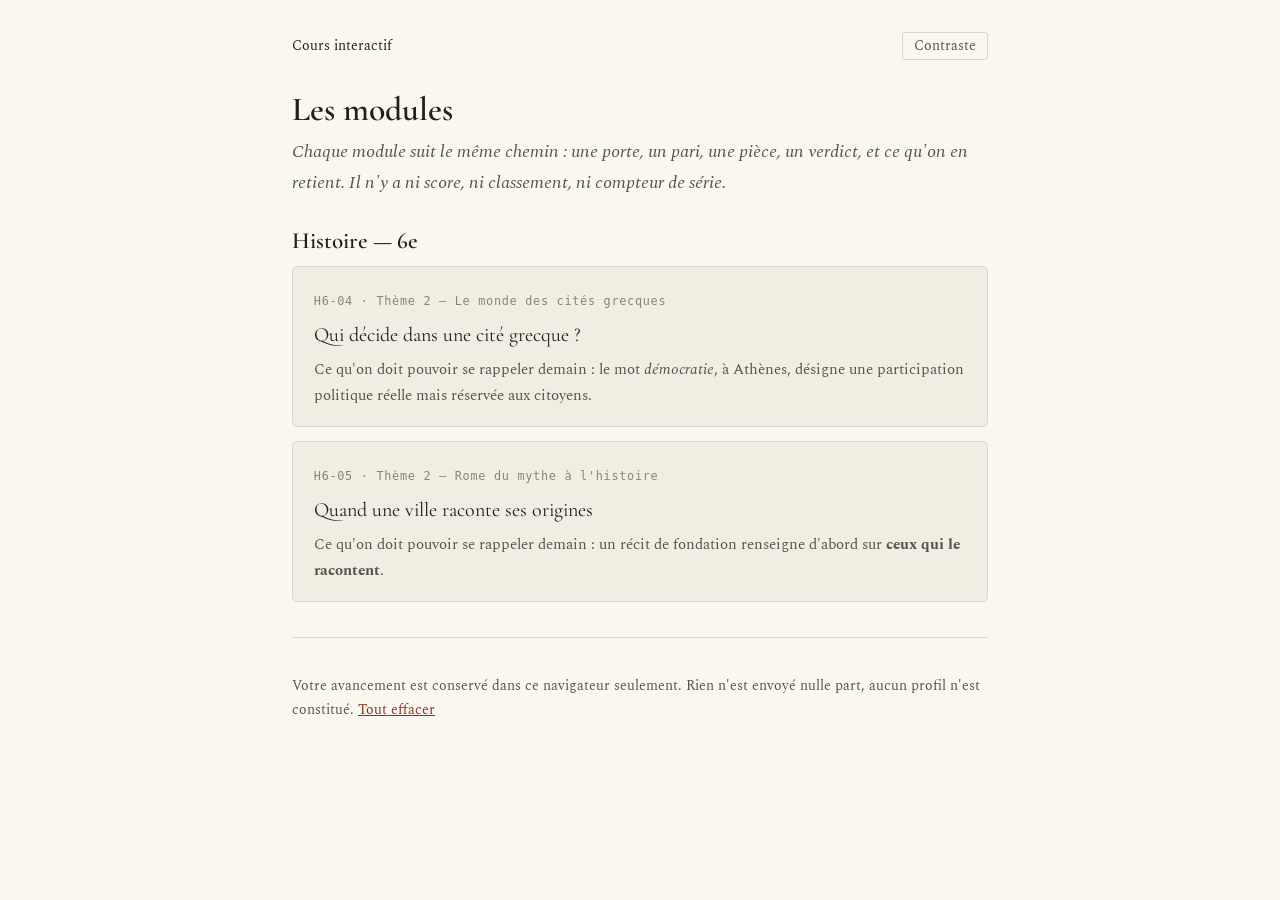
==== site/index.html @ 9f0e4eac "Le site : un hub, et un moteur qui joue un module PACTE Pas de reprise du starter Next : node et npm" ====
<!DOCTYPE html>
<html lang="fr">
<head>
<meta charset="UTF-8">
<meta name="viewport" content="width=device-width, initial-scale=1">
<title>Cours interactif — les modules</title>
<link rel="preconnect" href="https://fonts.gstatic.com" crossorigin>
<link href="https://fonts.googleapis.com/css2?family=Cormorant+Garamond:wght@500;600&family=Spectral:ital,wght@0,400;0,600;1,400&display=swap" rel="stylesheet">
<link rel="stylesheet" href="style.css">
</head>
<body>
<div class="page">

  <nav class="service">
    <span>Cours interactif</span>
    <span class="pousse"></span>
    <button type="button" id="btnTheme" aria-pressed="false">Contraste</button>
  </nav>

  <h1>Les modules</h1>
  <p class="chapeau">Chaque module suit le même chemin : une porte, un pari, une pièce,
  un verdict, et ce qu'on en retient. Il n'y a ni score, ni classement, ni compteur de série.</p>

  <div id="rappels"></div>
  <div id="liste"></div>

  <hr class="filet">
  <p class="fine">Votre avancement est conservé dans ce navigateur seulement. Rien n'est envoyé
  nulle part, aucun profil n'est constitué. <button type="button" id="btnOubli"
  style="font:inherit;background:none;border:0;color:var(--accent);cursor:pointer;padding:0;text-decoration:underline">Tout effacer</button></p>

</div>

<script type="module">
import { MODULES } from './modules.js';

/* ---------------------------------------------------------------------------
 * Le hub, et le retour des rappels différés.
 *
 * Un module promet une réactivation à J+1. Encore faut-il que quelque chose la
 * ramène : sans cela, c'est une ligne dans un tableau. Cette page vérifie, à
 * chaque visite, si un module achevé la veille attend son rappel, et le pose
 * en tête — avec l'indice seul. La réponse ne s'affiche qu'après avoir été
 * cherchée.
 *
 * Rien n'est stocké qui ressemble à un profil : une date d'achèvement, les
 * réponses écrites par l'élève, et le fait qu'un rappel a été fait.
 * ------------------------------------------------------------------------- */

const CLE = 'ci_progres';
const HEURES_AVANT_RAPPEL = 20;   // « demain », sans exiger 24 h pile

function progres(){ try { return JSON.parse(localStorage.getItem(CLE) || '{}'); } catch (e) { return {}; } }
function ecrire(p){ try { localStorage.setItem(CLE, JSON.stringify(p)); } catch (e) {} }
function esc(s){ return String(s == null ? '' : s).replace(/[&<>"]/g, c => ({'&':'&amp;','<':'&lt;','>':'&gt;','"':'&quot;'}[c])); }
function heuresDepuis(iso){ return (Date.now() - new Date(iso).getTime()) / 3600000; }

/* --- Rappels dus --------------------------------------------------------- */

function rappelsDus(){
  const p = progres();
  return MODULES
    .filter(m => {
      const e = p[m.id];
      if (!e || !e.fait || e.rappelJ1) return false;
      return heuresDepuis(e.fait) >= HEURES_AVANT_RAPPEL;
    })
    .map(m => ({ module: m, indice: (m.rappels.find(r => r.quand === 'J+1') || {}).indice }))
    .filter(r => r.indice);
}

function afficheRappels(){
  const zone = document.getElementById('rappels');
  const dus = rappelsDus();
  zone.innerHTML = '';
  if (!dus.length) return;

  dus.forEach(({ module, indice }) => {
    const bloc = document.createElement('div');
    bloc.className = 'avis';
    bloc.innerHTML = `
      <h2>Un rappel vous attend</h2>
      <p class="fine">${esc(module.id)} — ${esc(module.titre)}. Répondez de mémoire :
      c'est l'effort de retrouver qui fait tenir, pas la relecture.</p>
      <p class="scene" style="margin-top:.8rem"><strong>${esc(indice)}</strong></p>
      <div class="question" style="border:0;padding:0;margin-top:.6rem">
        <textarea aria-label="Votre réponse au rappel"></textarea>
        <button class="bouton" type="button">J'ai répondu</button>
        <button class="bouton discret" type="button" data-plus-tard>Plus tard</button>
      </div>`;

    const [valider, plusTard] = bloc.querySelectorAll('button');
    const texte = bloc.querySelector('textarea');

    valider.addEventListener('click', () => {
      if (!texte.value.trim()) { texte.focus(); return; }
      const p = progres();
      p[module.id] = Object.assign({}, p[module.id], {
        rappelJ1: new Date().toISOString(),
        rappelJ1Reponse: texte.value.trim().slice(0, 600)
      });
      ecrire(p);
      bloc.innerHTML = `<h2>Rappel fait</h2>
        <p class="fine">Votre réponse est gardée dans ce navigateur. La prochaine
        réactivation viendra dans un autre module, sur une autre matière — c'est
        là qu'on verra si l'outil sert vraiment.</p>`;
      setTimeout(dessine, 1600);
    });

    plusTard.addEventListener('click', () => { bloc.remove(); });
    zone.appendChild(bloc);
  });
}

/* --- Liste des modules ---------------------------------------------------- */

function dessine(){
  afficheRappels();
  const p = progres();
  const liste = document.getElementById('liste');
  liste.innerHTML = '';

  const parNiveau = {};
  MODULES.forEach(m => { (parNiveau[m.niveau] = parNiveau[m.niveau] || []).push(m); });

  Object.keys(parNiveau).sort().forEach(niveau => {
    liste.appendChild(Object.assign(document.createElement('h2'),
      { textContent: 'Histoire — ' + niveau, style: 'margin-top:1.8rem' }));

    parNiveau[niveau].forEach(m => {
      const e = p[m.id] || {};
      let etat = '';
      if (e.fait) etat = 'Achevé' + (e.rappelJ1 ? ' · rappel fait' : '');
      else if (e.anticipation) etat = 'Commencé';

      const a = document.createElement('a');
      a.className = 'carte';
      a.href = 'module.html?m=' + encodeURIComponent(m.id);
      a.innerHTML = `
        <span class="code">${esc(m.id)} · ${esc(m.theme)}</span>
        <div class="titre-c">${esc(m.titre)}</div>
        <div class="cible">Ce qu'on doit pouvoir se rappeler demain : ${m.cible.enonce}.</div>
        ${etat ? `<div class="etat">${esc(etat)}</div>` : ''}`;
      liste.appendChild(a);
    });
  });
}

document.getElementById('btnOubli').addEventListener('click', () => {
  if (!confirm("Effacer votre avancement dans ce navigateur ? Cette action ne peut pas être annulée.")) return;
  try { localStorage.removeItem(CLE); } catch (e) {}
  dessine();
});

dessine();

/* --- Contraste ------------------------------------------------------------ */
const btnTheme = document.getElementById('btnTheme');
function appliqueTheme(){
  const t = localStorage.getItem('ci_theme');
  if (t) document.documentElement.setAttribute('data-theme', t);
  btnTheme.setAttribute('aria-pressed', String(t === 'sombre'));
}
btnTheme.addEventListener('click', () => {
  const actuel = document.documentElement.getAttribute('data-theme');
  const neuf = actuel === 'sombre' ? 'clair' : 'sombre';
  try { localStorage.setItem('ci_theme', neuf); } catch (e) {}
  appliqueTheme();
});
try { appliqueTheme(); } catch (e) {}
</script>
</body>
</html>
---- site/style.css ----
/* Cours interactif — feuille commune.
 *
 * Registre visuel : un lieu d'étude, pas un lieu de vie scolaire. Là où le
 * Portail Vie Scolaire est une veillée — parchemin sombre et or — celui-ci est
 * une table de travail : papier, encre, marges larges, une seule couleur
 * d'accent réservée aux statuts probatoires.
 *
 * Accessibilité (AGENTS.md) : contraste tenu dans les deux thèmes, aucune
 * animation décorative continue, aucune lecture automatique, aucune minuterie.
 */

:root {
  --papier:      #faf7f0;
  --papier-2:    #f2ede2;
  --encre:       #22201c;
  --encre-2:     #57534a;
  --encre-3:     #8a8378;
  --filet:       #ded6c6;
  --accent:      #8c2f24;   /* réservé aux statuts et aux pièces */
  --accent-doux: #f3e4e1;
  --appui:       #2f4858;   /* outils et objets-mémoire */
  --appui-doux:  #e4ecf1;
  --ok:          #3f6b46;
  --serif:       'Spectral', Georgia, 'Times New Roman', serif;
  --titre:       'Cormorant Garamond', Georgia, serif;
  --mono:        ui-monospace, 'Cascadia Mono', Consolas, monospace;
}

@media (prefers-color-scheme: dark) {
  :root:not([data-theme="clair"]) {
    --papier: #17161a;  --papier-2: #1f1e23; --encre: #ece7dd;
    --encre-2: #b3aca0; --encre-3: #7e786e; --filet: #33313a;
    --accent: #e0897c;  --accent-doux: #2e211f;
    --appui: #9dc0d6;   --appui-doux: #1c2730;
    --ok: #86bb8e;
  }
}
:root[data-theme="sombre"] {
  --papier: #17161a;  --papier-2: #1f1e23; --encre: #ece7dd;
  --encre-2: #b3aca0; --encre-3: #7e786e; --filet: #33313a;
  --accent: #e0897c;  --accent-doux: #2e211f;
  --appui: #9dc0d6;   --appui-doux: #1c2730;
  --ok: #86bb8e;
}

* { box-sizing: border-box; margin: 0; padding: 0; }

body {
  background: var(--papier);
  color: var(--encre);
  font-family: var(--serif);
  font-size: 18px;
  line-height: 1.72;
  -webkit-text-size-adjust: 100%;
}

.page { max-width: 46rem; margin: 0 auto; padding: 2rem 1.25rem 6rem; }

h1, h2, h3 { font-family: var(--titre); font-weight: 600; line-height: 1.25; }
h1 { font-size: 2.1rem; margin-bottom: .35rem; }
h2 { font-size: 1.45rem; margin: 0 0 .6rem; }
h3 { font-size: 1.1rem; margin: 1.4rem 0 .5rem; }
p  { margin-bottom: .9rem; }
a  { color: var(--accent); text-underline-offset: .18em; }

.chapeau { color: var(--encre-2); font-style: italic; margin-bottom: 1.6rem; }
.fine    { font-size: .88rem; color: var(--encre-2); }
.filet   { border: 0; border-top: 1px solid var(--filet); margin: 2.2rem 0; }

/* --- Étapes du PACTE ---------------------------------------------------- */
.etape { margin-bottom: 2.4rem; }
.etape[hidden] { display: none; }

.jalon {
  display: flex; align-items: baseline; gap: .7rem;
  border-bottom: 1px solid var(--filet); padding-bottom: .5rem; margin-bottom: 1.1rem;
}
.jalon .lettre {
  font-family: var(--titre); font-size: 1.9rem; color: var(--accent); line-height: 1;
}
.jalon .nom {
  font-family: var(--titre); font-size: 1.25rem; letter-spacing: .04em;
}
.jalon .duree { margin-left: auto; font-size: .8rem; color: var(--encre-3); }

/* --- Scène, cartel ------------------------------------------------------ */
.scene { font-size: 1.05rem; }
.scene em { color: var(--encre-2); }

.cartel {
  background: var(--papier-2); border: 1px solid var(--filet);
  border-left: 3px solid var(--encre-3);
  padding: 1.1rem 1.3rem; margin: 1.2rem 0;
  font-family: var(--titre); font-size: 1.3rem; text-align: center;
}

.mission {
  background: var(--appui-doux); border: 1px solid var(--filet);
  border-radius: 4px; padding: 1rem 1.2rem; margin: 1.2rem 0;
}
.mission strong { color: var(--appui); }

/* --- Étiquette d'image et statut probatoire ----------------------------- */
.etiquette, .statut {
  display: inline-block; font-family: var(--mono); font-size: .7rem;
  letter-spacing: .09em; text-transform: uppercase;
  padding: .18rem .55rem; border-radius: 3px; vertical-align: .12em;
}
.etiquette { background: var(--papier-2); color: var(--encre-3); border: 1px solid var(--filet); }
.statut    { background: var(--accent-doux); color: var(--accent); border: 1px solid currentColor; }

/* --- La pièce ----------------------------------------------------------- */
.piece {
  border: 1px solid var(--accent); border-radius: 4px;
  background: var(--papier-2); padding: 1.2rem 1.3rem; margin: 1.2rem 0;
}
.piece dl { display: grid; grid-template-columns: max-content 1fr; gap: .3rem .9rem; margin-bottom: .8rem; }
.piece dt { font-size: .82rem; color: var(--encre-3); text-transform: uppercase; letter-spacing: .05em; }
.piece dd { font-size: .96rem; }

/* Le statut reste visible pendant qu'on lit la pièce : il ne descend jamais
   en note de bas de page. */
.piece .bandeau-statut {
  position: sticky; top: 0; background: var(--papier-2);
  padding: .4rem 0 .6rem; border-bottom: 1px solid var(--filet); margin-bottom: .8rem;
}

/* --- Outil / objet-mémoire ---------------------------------------------- */
.outil {
  border-left: 3px solid var(--appui); background: var(--appui-doux);
  padding: 1rem 1.2rem; margin: 1.3rem 0; border-radius: 0 4px 4px 0;
}
.outil .nom {
  font-family: var(--titre); font-size: 1.15rem; color: var(--appui); margin-bottom: .35rem;
}

/* --- Anticipation : le choix engage ------------------------------------- */
.choix { display: flex; flex-direction: column; gap: .6rem; margin: 1rem 0; }
.choix button {
  font-family: var(--serif); font-size: 1rem; text-align: left;
  background: var(--papier-2); color: var(--encre);
  border: 1px solid var(--filet); border-radius: 4px;
  padding: .85rem 1.1rem; cursor: pointer;
}
.choix button:hover  { border-color: var(--appui); }
.choix button:focus-visible { outline: 3px solid var(--appui); outline-offset: 2px; }
.choix button[aria-pressed="true"] { border-color: var(--appui); background: var(--appui-doux); }
.choix button[disabled] { cursor: default; opacity: .55; }
.choix button[aria-pressed="true"][disabled] { opacity: 1; }

.rappel-de-soi {
  background: var(--appui-doux); border: 1px dashed var(--appui);
  border-radius: 4px; padding: .9rem 1.1rem; margin: 1.1rem 0; font-size: .96rem;
}

/* --- Verdict ------------------------------------------------------------ */
.verdict { border: 1px solid var(--filet); border-radius: 4px; margin: 1.2rem 0; overflow: hidden; }
.verdict > div { padding: 1rem 1.2rem; }
.verdict .etablit      { background: var(--papier-2); border-bottom: 1px solid var(--filet); }
.verdict .netablit-pas { background: transparent; }
.verdict .titre-v {
  font-family: var(--mono); font-size: .72rem; letter-spacing: .1em;
  text-transform: uppercase; color: var(--encre-3); margin-bottom: .45rem;
}

.residu { border: 1px solid var(--appui); border-radius: 4px; padding: 1rem 1.2rem; margin: 1.2rem 0; }
.residu .categorie {
  font-family: var(--mono); font-size: .7rem; letter-spacing: .09em; text-transform: uppercase;
  color: var(--appui); border: 1px solid var(--appui); border-radius: 3px;
  padding: .15rem .5rem; display: inline-block; margin-bottom: .55rem;
}

.garde { border-left: 3px solid var(--accent); padding: .3rem 0 .3rem 1rem; margin: 1.2rem 0; color: var(--encre-2); }

/* --- Extraction --------------------------------------------------------- */
.question { border-top: 1px solid var(--filet); padding-top: 1.1rem; margin-top: 1.1rem; }
.question .enonce { font-size: 1.05rem; margin-bottom: .7rem; }
.question textarea {
  width: 100%; min-height: 5.5rem; font-family: var(--serif); font-size: 1rem;
  line-height: 1.6; color: var(--encre); background: var(--papier-2);
  border: 1px solid var(--filet); border-radius: 4px; padding: .8rem .95rem; resize: vertical;
}
.question textarea:focus-visible { outline: 3px solid var(--appui); outline-offset: 1px; }
.attendu {
  background: var(--papier-2); border: 1px solid var(--filet); border-left: 3px solid var(--ok);
  border-radius: 0 4px 4px 0; padding: .9rem 1.1rem; margin-top: .8rem; font-size: .96rem;
}
.attendu .titre-a { font-family: var(--mono); font-size: .7rem; letter-spacing: .09em;
  text-transform: uppercase; color: var(--ok); margin-bottom: .4rem; }

/* --- Boutons ------------------------------------------------------------ */
.bouton {
  font-family: var(--titre); font-size: 1rem; letter-spacing: .03em;
  background: var(--encre); color: var(--papier);
  border: 1px solid var(--encre); border-radius: 4px;
  padding: .6rem 1.5rem; cursor: pointer; margin-top: .6rem;
}
.bouton:hover { opacity: .88; }
.bouton:focus-visible { outline: 3px solid var(--appui); outline-offset: 2px; }
.bouton[disabled] { opacity: .35; cursor: not-allowed; }
.bouton.discret { background: transparent; color: var(--encre-2); border-color: var(--filet); }

/* --- Tableaux ----------------------------------------------------------- */
table { width: 100%; border-collapse: collapse; margin: 1.1rem 0; font-size: .95rem; }
th, td { text-align: left; padding: .55rem .7rem; border-bottom: 1px solid var(--filet); vertical-align: top; }
th { font-family: var(--mono); font-size: .72rem; letter-spacing: .07em;
     text-transform: uppercase; color: var(--encre-3); }
.tableau-large { overflow-x: auto; }

/* --- Hub ---------------------------------------------------------------- */
.carte {
  display: block; border: 1px solid var(--filet); border-radius: 5px;
  background: var(--papier-2); padding: 1.1rem 1.3rem; margin-bottom: .9rem;
  text-decoration: none; color: inherit;
}
.carte:hover { border-color: var(--appui); }
.carte .code { font-family: var(--mono); font-size: .74rem; color: var(--encre-3); letter-spacing: .06em; }
.carte .titre-c { font-family: var(--titre); font-size: 1.25rem; margin: .15rem 0 .3rem; }
.carte .cible { font-size: .93rem; color: var(--encre-2); }
.carte .etat { font-size: .8rem; color: var(--ok); margin-top: .5rem; }

.avis {
  border: 1px solid var(--appui); background: var(--appui-doux);
  border-radius: 5px; padding: 1.1rem 1.3rem; margin-bottom: 1.6rem;
}
.avis h2 { font-size: 1.15rem; color: var(--appui); }

/* --- Barre de service ---------------------------------------------------- */
.service { display: flex; gap: .8rem; align-items: center; flex-wrap: wrap;
           margin-bottom: 1.8rem; font-size: .85rem; }
.service a { color: var(--encre-2); text-decoration: none; border-bottom: 1px solid var(--filet); }
.service a:hover { color: var(--accent); }
.service button {
  font-family: var(--serif); font-size: .85rem; background: none; color: var(--encre-2);
  border: 1px solid var(--filet); border-radius: 3px; padding: .2rem .7rem; cursor: pointer;
}
.service .pousse { margin-left: auto; }

@media (max-width: 640px) {
  body { font-size: 17px; }
  .page { padding: 1.2rem 1rem 5rem; }
  h1 { font-size: 1.7rem; }
  .piece dl { grid-template-columns: 1fr; gap: .1rem; }
  .piece dt { margin-top: .5rem; }
}

@media print {
  .service, .choix button, .bouton { display: none; }
  .etape[hidden] { display: block !important; }
}
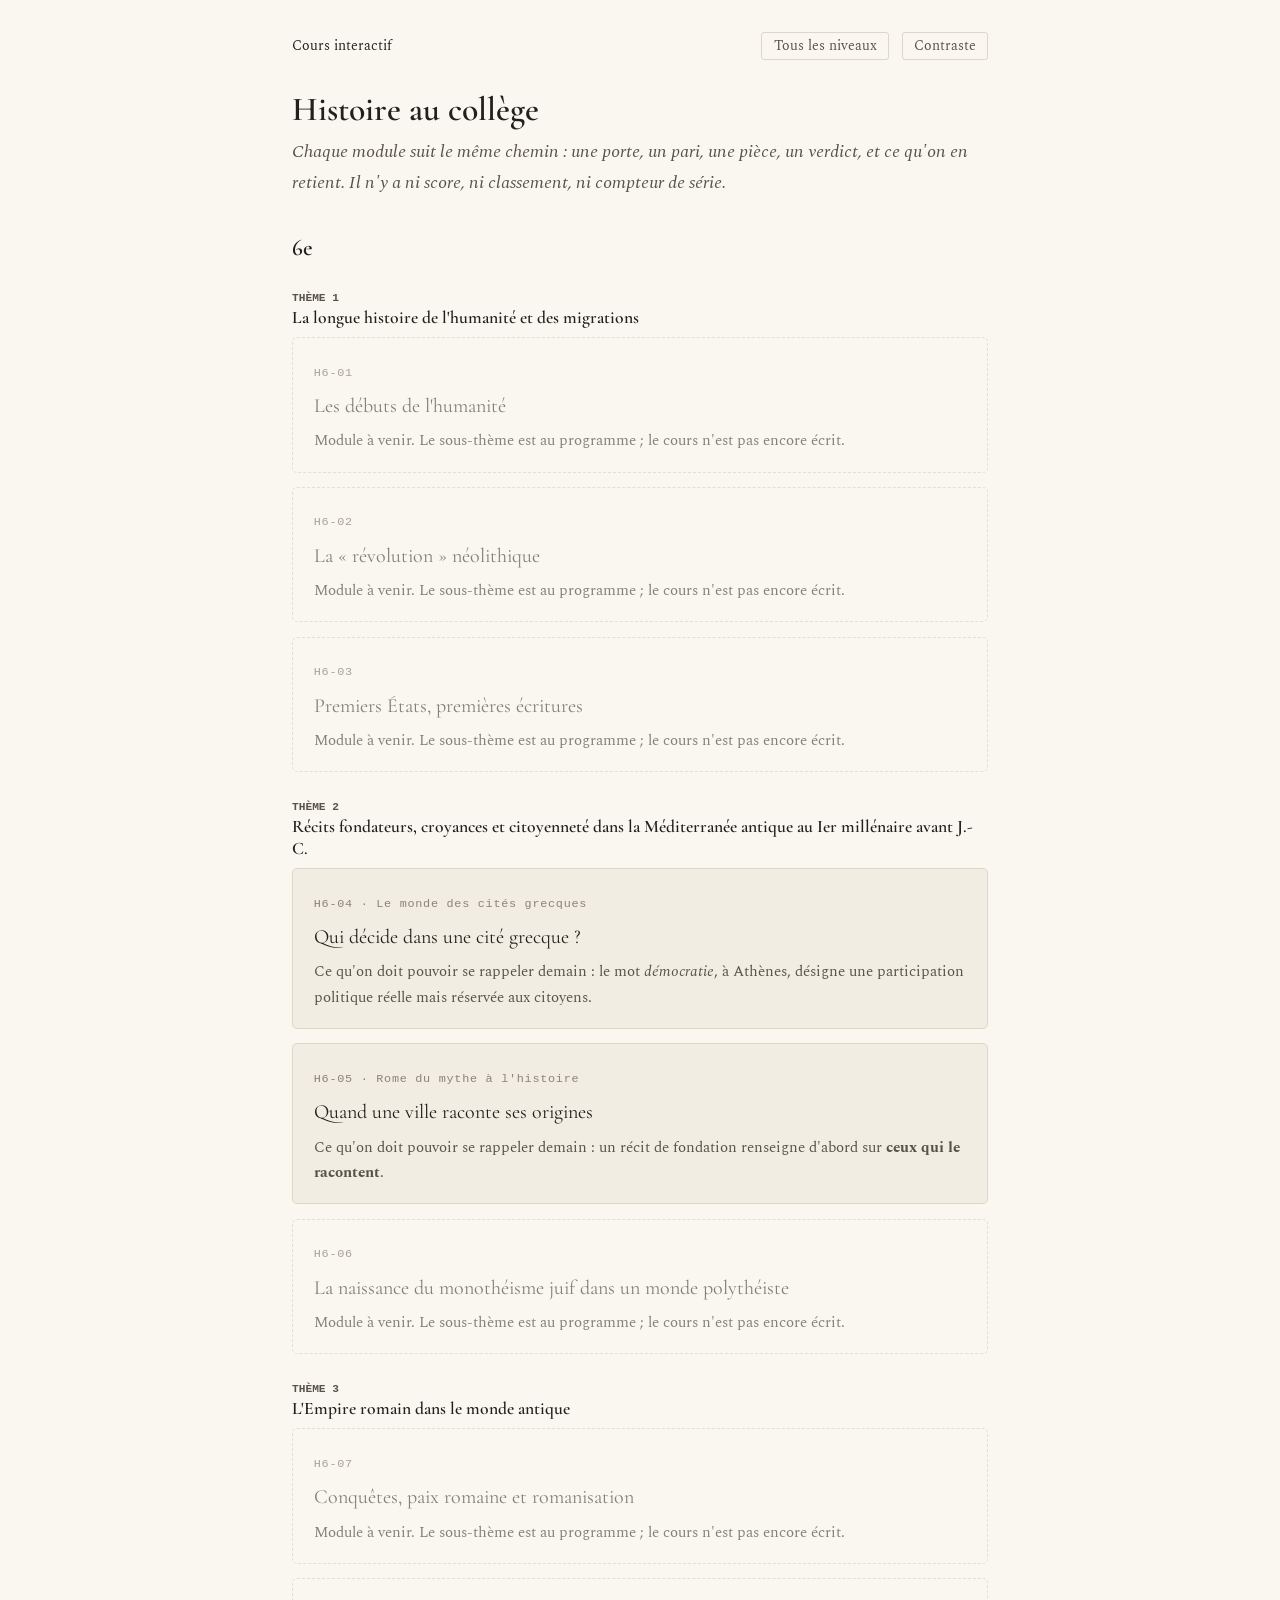
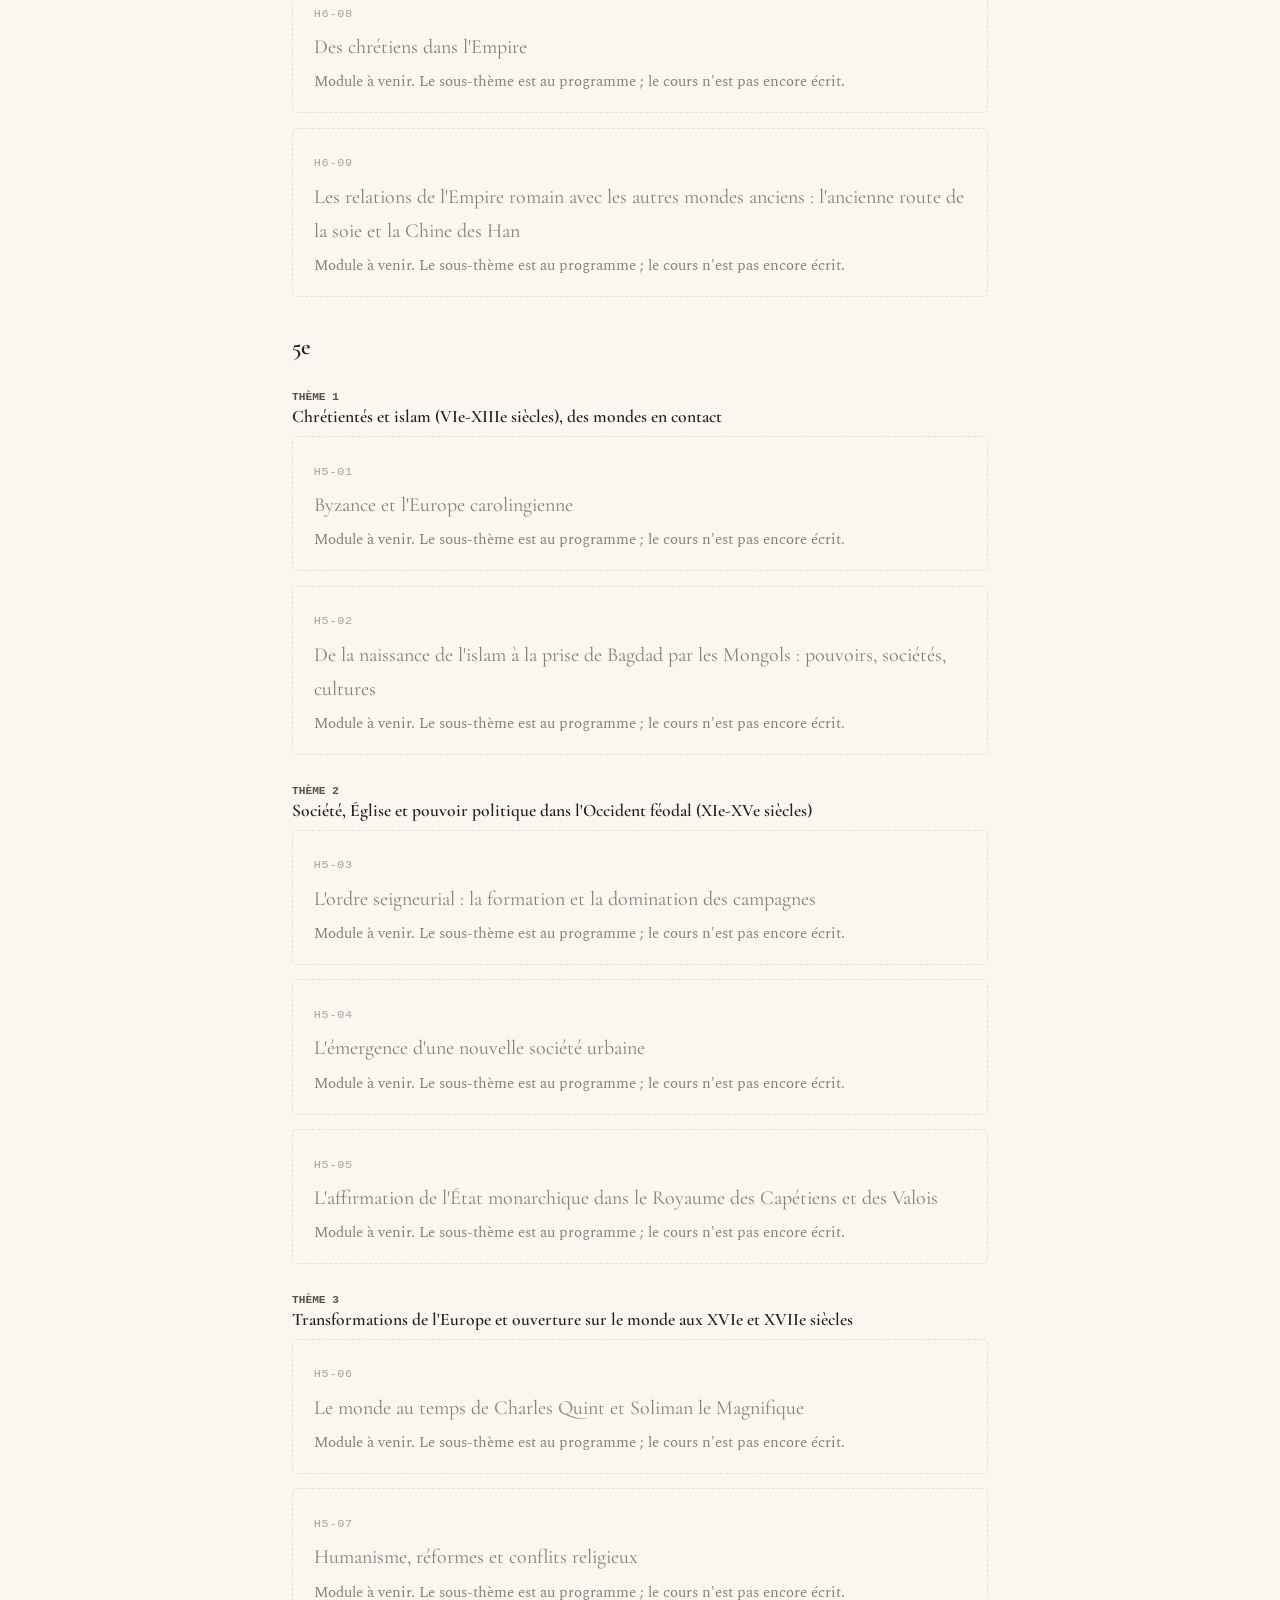
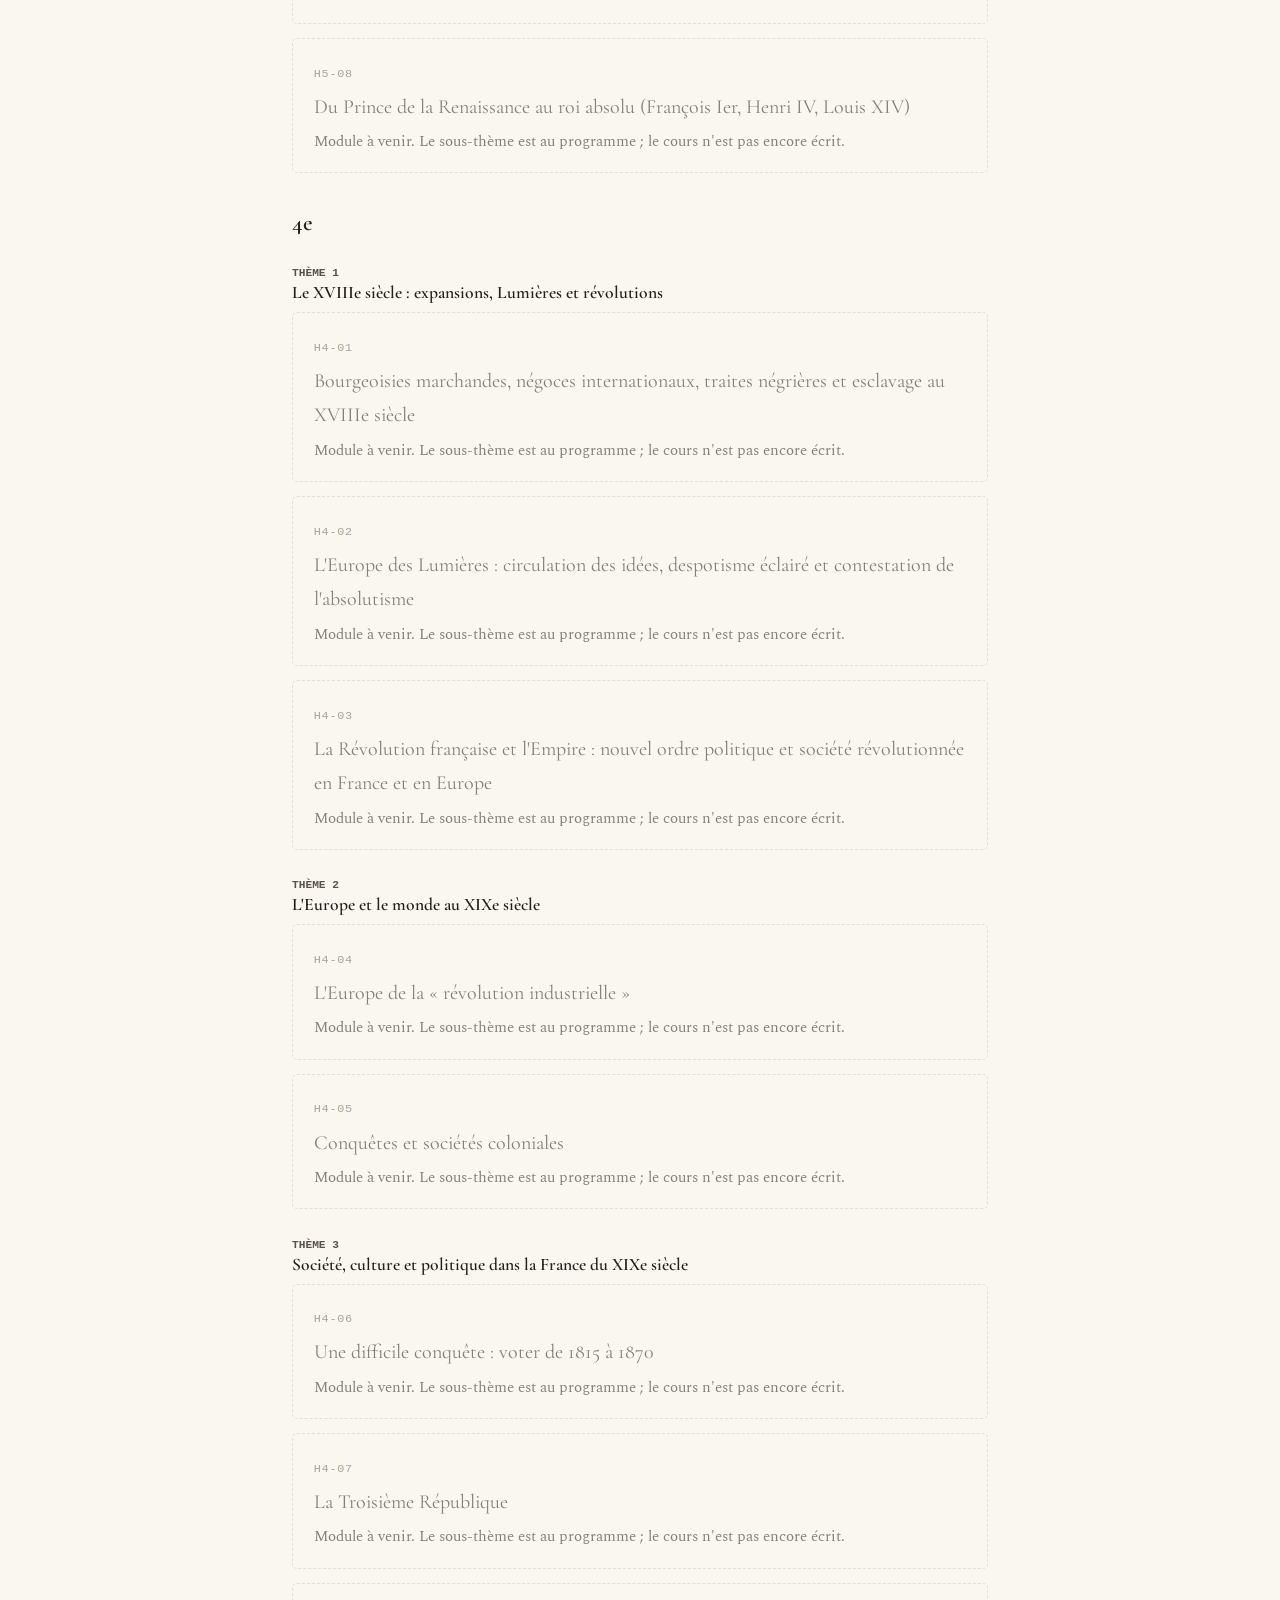
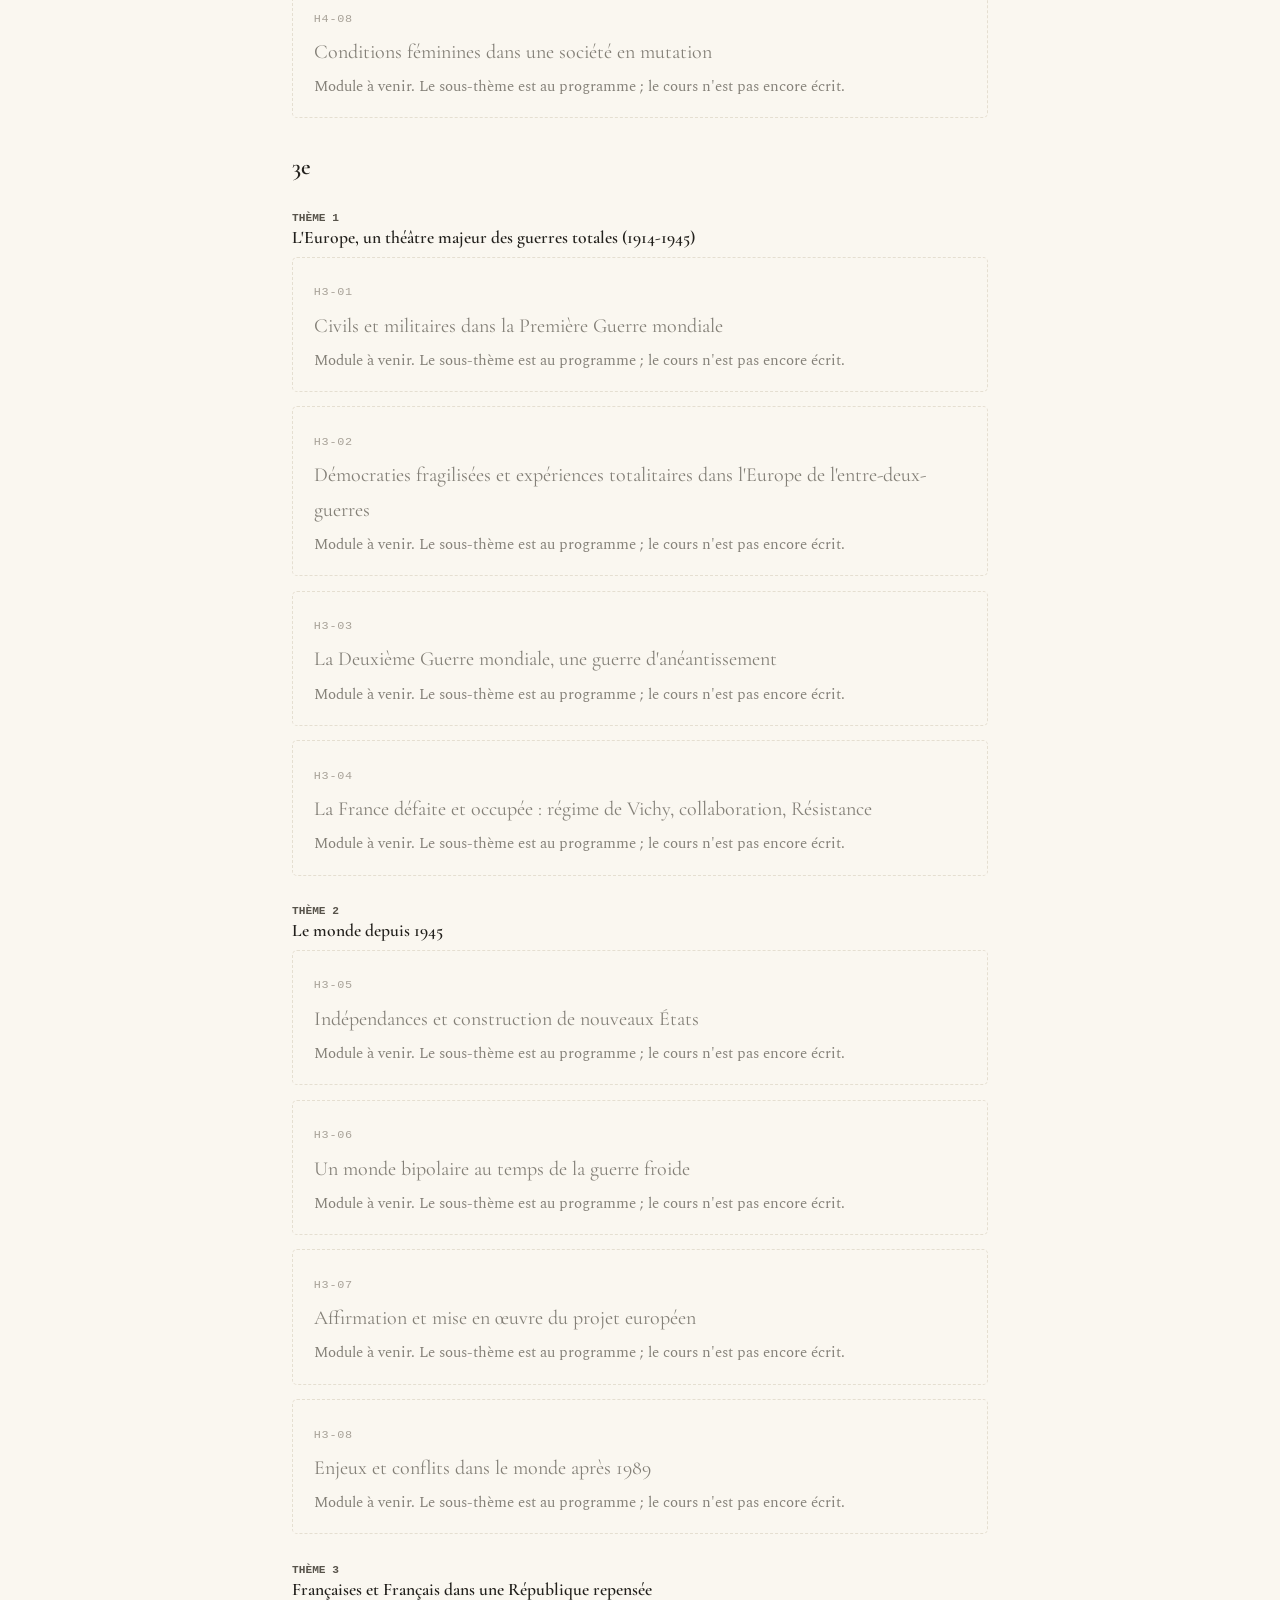
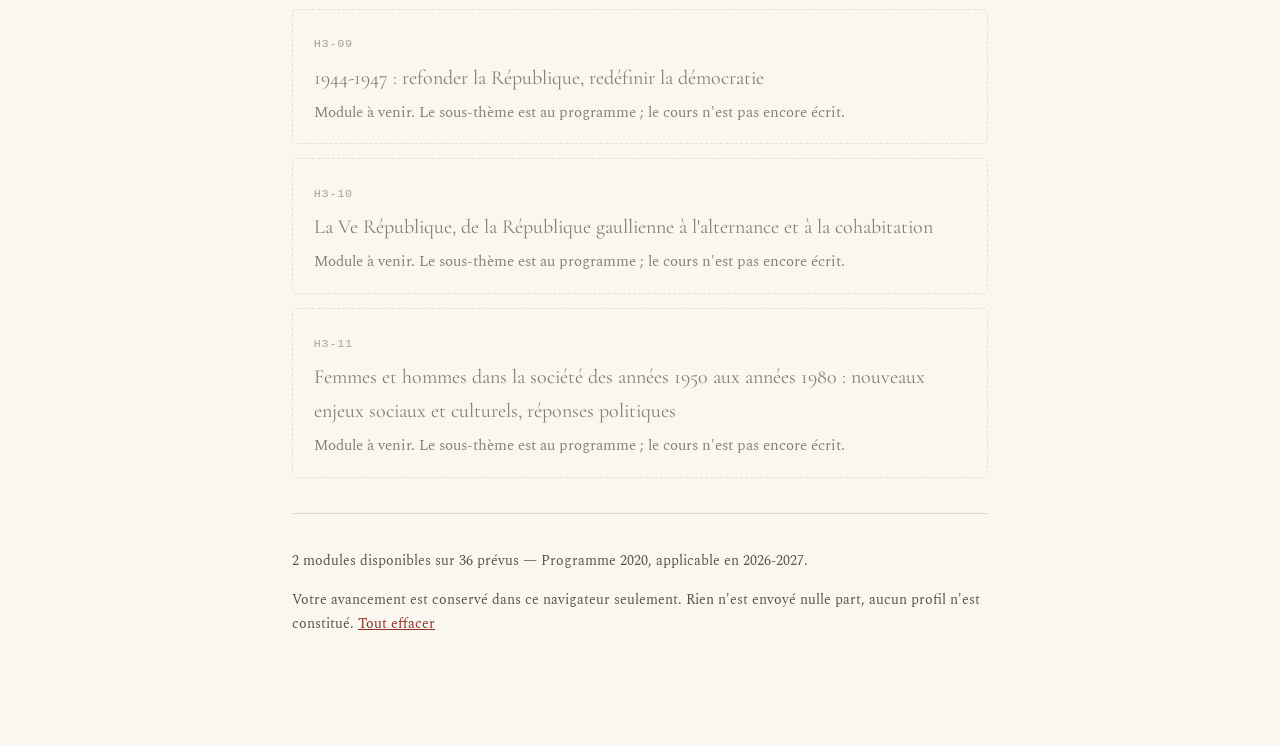
==== commit 85ebcef0: "Modules à venir reconnus d'avance, lecture à voix haute, et Marge TROIS DEMANDES, TROIS RÉPONSES.  L" ====
--- a/site/index.html
+++ b/site/index.html
@@ -3,7 +3,7 @@
 <head>
 <meta charset="UTF-8">
 <meta name="viewport" content="width=device-width, initial-scale=1">
-<title>Cours interactif — les modules</title>
+<title>Cours interactif — histoire au collège</title>
 <link rel="preconnect" href="https://fonts.gstatic.com" crossorigin>
 <link href="https://fonts.googleapis.com/css2?family=Cormorant+Garamond:wght@500;600&family=Spectral:ital,wght@0,400;0,600;1,400&display=swap" rel="stylesheet">
 <link rel="stylesheet" href="style.css">
@@ -14,17 +14,19 @@
   <nav class="service">
     <span>Cours interactif</span>
     <span class="pousse"></span>
+    <button type="button" id="btnNiveau" hidden></button>
     <button type="button" id="btnTheme" aria-pressed="false">Contraste</button>
   </nav>
 
-  <h1>Les modules</h1>
+  <h1>Histoire au collège</h1>
   <p class="chapeau">Chaque module suit le même chemin : une porte, un pari, une pièce,
   un verdict, et ce qu'on en retient. Il n'y a ni score, ni classement, ni compteur de série.</p>
 
   <div id="rappels"></div>
-  <div id="liste"></div>
+  <div id="carte"><p class="chapeau">Chargement de la carte…</p></div>
 
   <hr class="filet">
+  <p class="fine" id="compte"></p>
   <p class="fine">Votre avancement est conservé dans ce navigateur seulement. Rien n'est envoyé
   nulle part, aucun profil n'est constitué. <button type="button" id="btnOubli"
   style="font:inherit;background:none;border:0;color:var(--accent);cursor:pointer;padding:0;text-decoration:underline">Tout effacer</button></p>
@@ -32,70 +34,76 @@
 </div>
 
 <script type="module">
-import { MODULES } from './modules.js';
-
 /* ---------------------------------------------------------------------------
- * Le hub, et le retour des rappels différés.
+ * Le hub connaît les modules qui n'existent pas encore.
  *
- * Un module promet une réactivation à J+1. Encore faut-il que quelque chose la
- * ramène : sans cela, c'est une ligne dans un tableau. Cette page vérifie, à
- * chaque visite, si un module achevé la veille attend son rappel, et le pose
- * en tête — avec l'indice seul. La réponse ne s'affiche qu'après avoir été
- * cherchée.
+ * Deux fichiers, produits par construire.py :
+ *   programme.json      la carte déclarée des quatre années — 36 modules,
+ *                       identifiants compris, qu'ils soient écrits ou non ;
+ *   modules/index.json  ce qui existe réellement dans le dossier.
  *
- * Rien n'est stocké qui ressemble à un profil : une date d'achèvement, les
- * réponses écrites par l'élève, et le fait qu'un rappel a été fait.
+ * Le hub croise les deux. Un module à venir s'affiche en attente avec son
+ * sous-thème officiel ; le jour où son fichier est déposé, il s'allume sans
+ * qu'aucune page soit modifiée. Aucune liste n'est écrite en dur ici.
+ *
+ * Il ramène aussi les rappels différés : un module achevé la veille pose son
+ * indice en tête de page — l'indice seul, jamais la réponse.
  * ------------------------------------------------------------------------- */
 
 const CLE = 'ci_progres';
-const HEURES_AVANT_RAPPEL = 20;   // « demain », sans exiger 24 h pile
+const HEURES_AVANT_RAPPEL = 20;      // « demain », sans exiger 24 h pile
 
 function progres(){ try { return JSON.parse(localStorage.getItem(CLE) || '{}'); } catch (e) { return {}; } }
 function ecrire(p){ try { localStorage.setItem(CLE, JSON.stringify(p)); } catch (e) {} }
 function esc(s){ return String(s == null ? '' : s).replace(/[&<>"]/g, c => ({'&':'&amp;','<':'&lt;','>':'&gt;','"':'&quot;'}[c])); }
 function heuresDepuis(iso){ return (Date.now() - new Date(iso).getTime()) / 3600000; }
 
-/* --- Rappels dus --------------------------------------------------------- */
+let PROGRAMME = null, ECRITS = new Map();
+
+async function charger(){
+  const [pr, ix] = await Promise.all([
+    fetch('programme.json').then(r => r.ok ? r.json() : null).catch(() => null),
+    fetch('modules/index.json').then(r => r.ok ? r.json() : null).catch(() => null)
+  ]);
+  PROGRAMME = pr;
+  (ix && ix.modules || []).forEach(m => ECRITS.set(m.id, m));
+}
+
+/* --- Rappels dus ---------------------------------------------------------- */
 
 function rappelsDus(){
   const p = progres();
-  return MODULES
+  return [...ECRITS.values()]
     .filter(m => {
       const e = p[m.id];
-      if (!e || !e.fait || e.rappelJ1) return false;
-      return heuresDepuis(e.fait) >= HEURES_AVANT_RAPPEL;
-    })
-    .map(m => ({ module: m, indice: (m.rappels.find(r => r.quand === 'J+1') || {}).indice }))
-    .filter(r => r.indice);
+      return e && e.fait && !e.rappelJ1 && m.rappelJ1 && heuresDepuis(e.fait) >= HEURES_AVANT_RAPPEL;
+    });
 }
 
 function afficheRappels(){
   const zone = document.getElementById('rappels');
-  const dus = rappelsDus();
   zone.innerHTML = '';
-  if (!dus.length) return;
-
-  dus.forEach(({ module, indice }) => {
+  rappelsDus().forEach(m => {
     const bloc = document.createElement('div');
     bloc.className = 'avis';
     bloc.innerHTML = `
       <h2>Un rappel vous attend</h2>
-      <p class="fine">${esc(module.id)} — ${esc(module.titre)}. Répondez de mémoire :
+      <p class="fine">${esc(m.id)} — ${esc(m.titre)}. Répondez de mémoire :
       c'est l'effort de retrouver qui fait tenir, pas la relecture.</p>
-      <p class="scene" style="margin-top:.8rem"><strong>${esc(indice)}</strong></p>
+      <p class="scene" style="margin-top:.8rem"><strong>${esc(m.rappelJ1)}</strong></p>
       <div class="question" style="border:0;padding:0;margin-top:.6rem">
         <textarea aria-label="Votre réponse au rappel"></textarea>
         <button class="bouton" type="button">J'ai répondu</button>
-        <button class="bouton discret" type="button" data-plus-tard>Plus tard</button>
+        <button class="bouton discret" type="button">Plus tard</button>
       </div>`;
 
-    const [valider, plusTard] = bloc.querySelectorAll('button');
+    const [valider, plusTard] = bloc.querySelectorAll('.question button');
     const texte = bloc.querySelector('textarea');
 
     valider.addEventListener('click', () => {
       if (!texte.value.trim()) { texte.focus(); return; }
       const p = progres();
-      p[module.id] = Object.assign({}, p[module.id], {
+      p[m.id] = Object.assign({}, p[m.id], {
         rappelJ1: new Date().toISOString(),
         rappelJ1Reponse: texte.value.trim().slice(0, 600)
       });
@@ -106,45 +114,94 @@
         là qu'on verra si l'outil sert vraiment.</p>`;
       setTimeout(dessine, 1600);
     });
-
-    plusTard.addEventListener('click', () => { bloc.remove(); });
+    plusTard.addEventListener('click', () => bloc.remove());
     zone.appendChild(bloc);
   });
 }
 
-/* --- Liste des modules ---------------------------------------------------- */
+/* --- La carte des quatre années ------------------------------------------- */
 
 function dessine(){
   afficheRappels();
   const p = progres();
-  const liste = document.getElementById('liste');
-  liste.innerHTML = '';
-
-  const parNiveau = {};
-  MODULES.forEach(m => { (parNiveau[m.niveau] = parNiveau[m.niveau] || []).push(m); });
-
-  Object.keys(parNiveau).sort().forEach(niveau => {
-    liste.appendChild(Object.assign(document.createElement('h2'),
-      { textContent: 'Histoire — ' + niveau, style: 'margin-top:1.8rem' }));
-
-    parNiveau[niveau].forEach(m => {
-      const e = p[m.id] || {};
-      let etat = '';
-      if (e.fait) etat = 'Achevé' + (e.rappelJ1 ? ' · rappel fait' : '');
-      else if (e.anticipation) etat = 'Commencé';
-
-      const a = document.createElement('a');
-      a.className = 'carte';
-      a.href = 'module.html?m=' + encodeURIComponent(m.id);
-      a.innerHTML = `
-        <span class="code">${esc(m.id)} · ${esc(m.theme)}</span>
-        <div class="titre-c">${esc(m.titre)}</div>
-        <div class="cible">Ce qu'on doit pouvoir se rappeler demain : ${m.cible.enonce}.</div>
-        ${etat ? `<div class="etat">${esc(etat)}</div>` : ''}`;
-      liste.appendChild(a);
+  const carte = document.getElementById('carte');
+  carte.innerHTML = '';
+
+  if (!PROGRAMME) {
+    carte.innerHTML = `<div class="avis"><h2>Carte indisponible</h2>
+      <p class="fine">Le fichier <code>programme.json</code> n'a pas pu être lu.
+      Relancez <code>python site/construire.py</code>.</p></div>`;
+    return;
+  }
+
+  const filtre = localStorage.getItem('ci_niveau') || '';
+  let prevus = 0, ecrits = 0;
+
+  PROGRAMME.niveaux.forEach(n => {
+    n.themes.forEach(t => t.modules.forEach(mo => {
+      prevus++; if (ECRITS.has(mo.id)) ecrits++;
+    }));
+    if (filtre && filtre !== n.niveau) return;
+
+    const h = document.createElement('h2');
+    h.textContent = n.niveau;
+    h.style.marginTop = '2.2rem';
+    carte.appendChild(h);
+
+    n.themes.forEach(t => {
+      const th = document.createElement('h3');
+      th.innerHTML = `<span class="fine" style="font-family:var(--mono);font-size:.7rem">
+        THÈME ${t.rang}</span><br>${esc(t.intitule)}`;
+      carte.appendChild(th);
+
+      t.modules.forEach(mo => {
+        const dispo = ECRITS.get(mo.id);
+        if (dispo) {
+          const e = p[mo.id] || {};
+          let etat = '';
+          if (e.fait) etat = 'Achevé' + (e.rappelJ1 ? ' · rappel fait' : '');
+          else if (e.anticipation) etat = 'Commencé';
+
+          const a = document.createElement('a');
+          a.className = 'carte';
+          a.href = 'module.html?m=' + encodeURIComponent(mo.id);
+          a.innerHTML = `
+            <span class="code">${esc(mo.id)} · ${esc(mo.sous_theme)}</span>
+            <div class="titre-c">${esc(dispo.titre)}</div>
+            <div class="cible">Ce qu'on doit pouvoir se rappeler demain : ${dispo.cible}.</div>
+            ${etat ? `<div class="etat">${esc(etat)}</div>` : ''}`;
+          carte.appendChild(a);
+        } else {
+          const d = document.createElement('div');
+          d.className = 'carte attente';
+          d.innerHTML = `
+            <span class="code">${esc(mo.id)}</span>
+            <div class="titre-c">${esc(mo.sous_theme)}</div>
+            <div class="cible">Module à venir. Le sous-thème est au programme ;
+            le cours n'est pas encore écrit.</div>`;
+          carte.appendChild(d);
+        }
+      });
     });
   });
-}
+
+  document.getElementById('compte').textContent =
+    `${ecrits} module${ecrits > 1 ? 's' : ''} disponible${ecrits > 1 ? 's' : ''} sur ${prevus} prévus — `
+    + `${PROGRAMME.reference}.`;
+
+  const bn = document.getElementById('btnNiveau');
+  bn.hidden = false;
+  bn.textContent = filtre ? ('Niveau : ' + filtre) : 'Tous les niveaux';
+}
+
+document.getElementById('btnNiveau').addEventListener('click', () => {
+  const niveaux = PROGRAMME ? PROGRAMME.niveaux.map(n => n.niveau) : [];
+  const actuel = localStorage.getItem('ci_niveau') || '';
+  const suite = ['', ...niveaux];
+  const i = suite.indexOf(actuel);
+  try { localStorage.setItem('ci_niveau', suite[(i + 1) % suite.length]); } catch (e) {}
+  dessine();
+});
 
 document.getElementById('btnOubli').addEventListener('click', () => {
   if (!confirm("Effacer votre avancement dans ce navigateur ? Cette action ne peut pas être annulée.")) return;
@@ -152,6 +209,7 @@
   dessine();
 });
 
+await charger();
 dessine();
 
 /* --- Contraste ------------------------------------------------------------ */
--- a/site/style.css
+++ b/site/style.css
@@ -218,6 +218,10 @@
 .carte .titre-c { font-family: var(--titre); font-size: 1.25rem; margin: .15rem 0 .3rem; }
 .carte .cible { font-size: .93rem; color: var(--encre-2); }
 .carte .etat { font-size: .8rem; color: var(--ok); margin-top: .5rem; }
+/* Un module a venir : visible, situe, mais pas cliquable. Il indique ce qui
+   existera, ce qui vaut mieux qu'un trou dans la carte. */
+.carte.attente { background: transparent; border-style: dashed; opacity: .72; }
+.carte.attente .titre-c { color: var(--encre-2); }
 
 .avis {
   border: 1px solid var(--appui); background: var(--appui-doux);
@@ -248,3 +252,41 @@
   .service, .choix button, .bouton { display: none; }
   .etape[hidden] { display: block !important; }
 }
+
+/* --- Lecture a voix haute ------------------------------------------------ */
+.lecture { margin-left: auto; display: flex; gap: .4rem; align-items: center; }
+.jalon .duree + .lecture { margin-left: .8rem; }
+button.mini, select.mini {
+  font-family: var(--serif); font-size: .78rem; color: var(--encre-2);
+  background: var(--papier-2); border: 1px solid var(--filet);
+  border-radius: 3px; padding: .18rem .6rem; cursor: pointer;
+}
+button.mini:hover { border-color: var(--appui); color: var(--appui); }
+button.mini[aria-pressed="true"] { border-color: var(--accent); color: var(--accent); }
+button.mini:focus-visible, select.mini:focus-visible { outline: 2px solid var(--appui); outline-offset: 1px; }
+
+/* --- Marge, le compagnon -------------------------------------------------- */
+.marge { position: sticky; bottom: 0; margin-top: 2.5rem;
+         background: var(--papier); border-top: 1px solid var(--filet); padding-top: .6rem; }
+.marge-onglet {
+  font-family: var(--titre); font-size: .95rem; color: var(--appui);
+  background: var(--appui-doux); border: 1px solid var(--appui);
+  border-radius: 4px; padding: .45rem 1.1rem; cursor: pointer;
+}
+.marge-onglet:focus-visible { outline: 3px solid var(--appui); outline-offset: 2px; }
+.marge-panneau { border: 1px solid var(--filet); border-radius: 5px;
+                 background: var(--papier-2); padding: 1rem 1.15rem; margin-top: .7rem; }
+.marge-panneau textarea {
+  width: 100%; font-family: var(--serif); font-size: .95rem; color: var(--encre);
+  background: var(--papier); border: 1px solid var(--filet); border-radius: 4px;
+  padding: .6rem .8rem; margin: .3rem 0 .5rem; resize: vertical;
+}
+.marge-fil { max-height: 15rem; overflow-y: auto; margin-bottom: .8rem; }
+.marge-fil:empty { display: none; }
+.marge-bulle { margin-bottom: .7rem; font-size: .93rem; line-height: 1.6; }
+.marge-bulle .qui { display: block; font-family: var(--mono); font-size: .66rem;
+  letter-spacing: .09em; text-transform: uppercase; color: var(--encre-3); margin-bottom: .15rem; }
+.marge-bulle.moi .dit { display: block; padding-left: .8rem; border-left: 2px solid var(--filet); }
+.marge-bulle.marge .dit { display: block; padding-left: .8rem; border-left: 2px solid var(--appui); }
+
+@media print { .marge, .lecture { display: none; } }
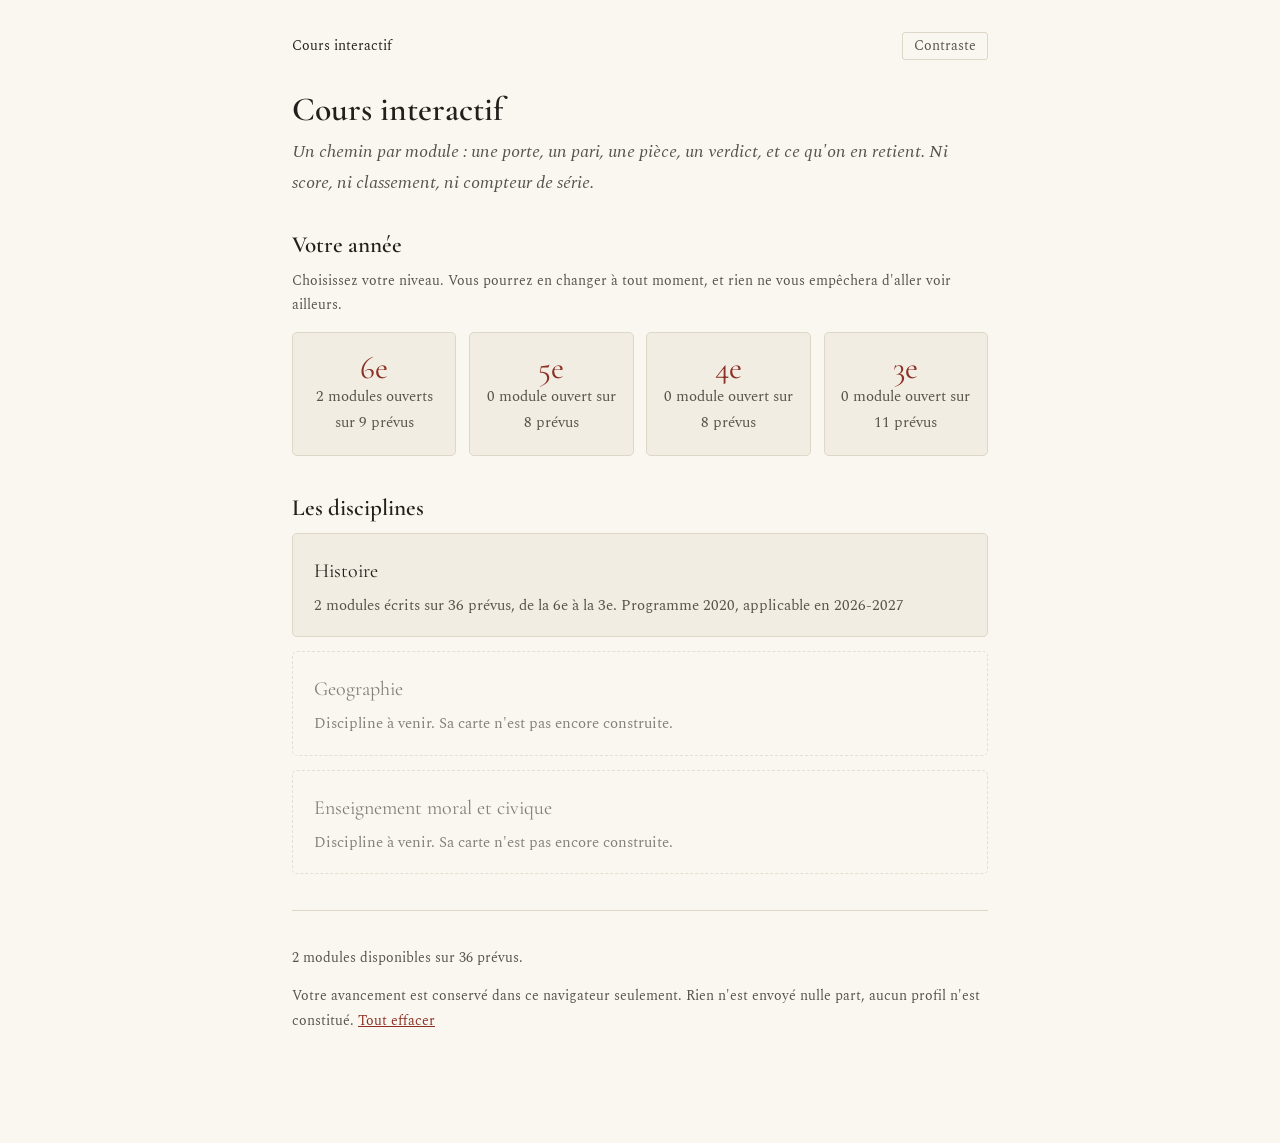
==== commit f70a14a1: "Trois étages de hubs, et l'ouverture vers l'au-delà Accueil, hubs de niveau, hubs disciplinaires fil" ====
--- a/site/index.html
+++ b/site/index.html
@@ -3,7 +3,7 @@
 <head>
 <meta charset="UTF-8">
 <meta name="viewport" content="width=device-width, initial-scale=1">
-<title>Cours interactif — histoire au collège</title>
+<title>Cours interactif — accueil</title>
 <link rel="preconnect" href="https://fonts.gstatic.com" crossorigin>
 <link href="https://fonts.googleapis.com/css2?family=Cormorant+Garamond:wght@500;600&family=Spectral:ital,wght@0,400;0,600;1,400&display=swap" rel="stylesheet">
 <link rel="stylesheet" href="style.css">
@@ -14,16 +14,23 @@
   <nav class="service">
     <span>Cours interactif</span>
     <span class="pousse"></span>
-    <button type="button" id="btnNiveau" hidden></button>
     <button type="button" id="btnTheme" aria-pressed="false">Contraste</button>
   </nav>
 
-  <h1>Histoire au collège</h1>
-  <p class="chapeau">Chaque module suit le même chemin : une porte, un pari, une pièce,
-  un verdict, et ce qu'on en retient. Il n'y a ni score, ni classement, ni compteur de série.</p>
+  <h1>Cours interactif</h1>
+  <p class="chapeau">Un chemin par module : une porte, un pari, une pièce, un verdict,
+  et ce qu'on en retient. Ni score, ni classement, ni compteur de série.</p>
 
   <div id="rappels"></div>
-  <div id="carte"><p class="chapeau">Chargement de la carte…</p></div>
+  <div id="reprendre"></div>
+
+  <h2 style="margin-top:2rem">Votre année</h2>
+  <p class="fine">Choisissez votre niveau. Vous pourrez en changer à tout moment, et rien
+  ne vous empêchera d'aller voir ailleurs.</p>
+  <div id="niveaux" class="grille"></div>
+
+  <h2 style="margin-top:2.4rem">Les disciplines</h2>
+  <div id="disciplines"></div>
 
   <hr class="filet">
   <p class="fine" id="compte"></p>
@@ -34,198 +41,89 @@
 </div>
 
 <script type="module">
-/* ---------------------------------------------------------------------------
- * Le hub connaît les modules qui n'existent pas encore.
- *
- * Deux fichiers, produits par construire.py :
- *   programme.json      la carte déclarée des quatre années — 36 modules,
- *                       identifiants compris, qu'ils soient écrits ou non ;
- *   modules/index.json  ce qui existe réellement dans le dossier.
- *
- * Le hub croise les deux. Un module à venir s'affiche en attente avec son
- * sous-thème officiel ; le jour où son fichier est déposé, il s'allume sans
- * qu'aucune page soit modifiée. Aucune liste n'est écrite en dur ici.
- *
- * Il ramène aussi les rappels différés : un module achevé la veille pose son
- * indice en tête de page — l'indice seul, jamais la réponse.
- * ------------------------------------------------------------------------- */
+import { charger, progres, esc, poserRappels, niveauChoisi, choisirNiveau,
+         avancement, poserContraste } from './socle.js';
 
-const CLE = 'ci_progres';
-const HEURES_AVANT_RAPPEL = 20;      // « demain », sans exiger 24 h pile
+/* Le super hub. Il ne liste pas les modules : il oriente vers un niveau, et
+ * ramène ce qui est dû — les rappels d'abord, la reprise ensuite. */
 
-function progres(){ try { return JSON.parse(localStorage.getItem(CLE) || '{}'); } catch (e) { return {}; } }
-function ecrire(p){ try { localStorage.setItem(CLE, JSON.stringify(p)); } catch (e) {} }
-function esc(s){ return String(s == null ? '' : s).replace(/[&<>"]/g, c => ({'&':'&amp;','<':'&lt;','>':'&gt;','"':'&quot;'}[c])); }
-function heuresDepuis(iso){ return (Date.now() - new Date(iso).getTime()) / 3600000; }
+const { programme, ecrits } = await charger();
 
-let PROGRAMME = null, ECRITS = new Map();
+function dessine(){
+  poserRappels(document.getElementById('rappels'), ecrits, dessine);
 
-async function charger(){
-  const [pr, ix] = await Promise.all([
-    fetch('programme.json').then(r => r.ok ? r.json() : null).catch(() => null),
-    fetch('modules/index.json').then(r => r.ok ? r.json() : null).catch(() => null)
-  ]);
-  PROGRAMME = pr;
-  (ix && ix.modules || []).forEach(m => ECRITS.set(m.id, m));
+  const p = progres();
+  const choisi = niveauChoisi();
+
+  /* --- Reprendre où l'on en était ---------------------------------------- */
+  const zoneR = document.getElementById('reprendre');
+  const encours = [...ecrits.values()]
+    .filter(m => { const e = p[m.id] || {}; return e.anticipation && !e.fait; });
+  zoneR.innerHTML = encours.length ? `
+    <div class="avis">
+      <h2>Vous étiez ici</h2>
+      <p class="fine">${esc(encours[0].id)} — ${esc(encours[0].titre)}, commencé et non terminé.</p>
+      <a class="bouton" href="module.html?m=${encodeURIComponent(encours[0].id)}"
+         style="display:inline-block;text-decoration:none;margin-top:.5rem">Reprendre</a>
+    </div>` : '';
+
+  /* --- Les quatre niveaux ------------------------------------------------- */
+  const hist = (programme.disciplines || []).find(d => d.id === 'histoire');
+  const zoneN = document.getElementById('niveaux');
+  zoneN.innerHTML = '';
+  (hist ? hist.niveaux : []).forEach(n => {
+    const a = avancement(hist, n.niveau, ecrits);
+    const lien = document.createElement('a');
+    lien.className = 'carte tuile' + (choisi === n.niveau ? ' choisi' : '');
+    lien.href = 'niveau.html?n=' + encodeURIComponent(n.niveau);
+    lien.innerHTML = `
+      <div class="tuile-niveau">${esc(n.niveau)}</div>
+      <div class="cible">${a.disponibles} module${a.disponibles > 1 ? 's' : ''} ouvert${a.disponibles > 1 ? 's' : ''}
+        sur ${a.declares} prévus${a.acheves ? ` · ${a.acheves} achevé${a.acheves > 1 ? 's' : ''}` : ''}</div>`;
+    lien.addEventListener('click', () => choisirNiveau(n.niveau));
+    zoneN.appendChild(lien);
+  });
+
+  /* --- Les disciplines ---------------------------------------------------- */
+  const zoneD = document.getElementById('disciplines');
+  zoneD.innerHTML = '';
+  (programme.disciplines || []).forEach(d => {
+    const prevus = d.niveaux.reduce((s, n) =>
+      s + n.themes.reduce((t, th) => t + th.modules.length, 0), 0);
+    const ouverts = [...ecrits.values()].filter(m => m.discipline === d.id).length;
+    if (!prevus) {
+      const div = document.createElement('div');
+      div.className = 'carte attente';
+      div.innerHTML = `<div class="titre-c">${esc(d.nom)}</div>
+        <div class="cible">Discipline à venir. Sa carte n'est pas encore construite.</div>`;
+      zoneD.appendChild(div);
+      return;
+    }
+    const cible = choisi || (d.niveaux[0] && d.niveaux[0].niveau);
+    const a = document.createElement('a');
+    a.className = 'carte';
+    a.href = `discipline.html?d=${encodeURIComponent(d.id)}&n=${encodeURIComponent(cible)}`;
+    a.innerHTML = `
+      <div class="titre-c">${esc(d.nom)}</div>
+      <div class="cible">${ouverts} module${ouverts > 1 ? 's' : ''} écrit${ouverts > 1 ? 's' : ''}
+        sur ${prevus} prévus, de la 6e à la 3e. ${esc(d.reference)}</div>`;
+    zoneD.appendChild(a);
+  });
+
+  const totalPrevus = (programme.disciplines || []).reduce((s, d) =>
+    s + d.niveaux.reduce((x, n) => x + n.themes.reduce((t, th) => t + th.modules.length, 0), 0), 0);
+  document.getElementById('compte').textContent =
+    `${ecrits.size} module${ecrits.size > 1 ? 's' : ''} disponible${ecrits.size > 1 ? 's' : ''} sur ${totalPrevus} prévus.`;
 }
 
-/* --- Rappels dus ---------------------------------------------------------- */
-
-function rappelsDus(){
-  const p = progres();
-  return [...ECRITS.values()]
-    .filter(m => {
-      const e = p[m.id];
-      return e && e.fait && !e.rappelJ1 && m.rappelJ1 && heuresDepuis(e.fait) >= HEURES_AVANT_RAPPEL;
-    });
-}
-
-function afficheRappels(){
-  const zone = document.getElementById('rappels');
-  zone.innerHTML = '';
-  rappelsDus().forEach(m => {
-    const bloc = document.createElement('div');
-    bloc.className = 'avis';
-    bloc.innerHTML = `
-      <h2>Un rappel vous attend</h2>
-      <p class="fine">${esc(m.id)} — ${esc(m.titre)}. Répondez de mémoire :
-      c'est l'effort de retrouver qui fait tenir, pas la relecture.</p>
-      <p class="scene" style="margin-top:.8rem"><strong>${esc(m.rappelJ1)}</strong></p>
-      <div class="question" style="border:0;padding:0;margin-top:.6rem">
-        <textarea aria-label="Votre réponse au rappel"></textarea>
-        <button class="bouton" type="button">J'ai répondu</button>
-        <button class="bouton discret" type="button">Plus tard</button>
-      </div>`;
-
-    const [valider, plusTard] = bloc.querySelectorAll('.question button');
-    const texte = bloc.querySelector('textarea');
-
-    valider.addEventListener('click', () => {
-      if (!texte.value.trim()) { texte.focus(); return; }
-      const p = progres();
-      p[m.id] = Object.assign({}, p[m.id], {
-        rappelJ1: new Date().toISOString(),
-        rappelJ1Reponse: texte.value.trim().slice(0, 600)
-      });
-      ecrire(p);
-      bloc.innerHTML = `<h2>Rappel fait</h2>
-        <p class="fine">Votre réponse est gardée dans ce navigateur. La prochaine
-        réactivation viendra dans un autre module, sur une autre matière — c'est
-        là qu'on verra si l'outil sert vraiment.</p>`;
-      setTimeout(dessine, 1600);
-    });
-    plusTard.addEventListener('click', () => bloc.remove());
-    zone.appendChild(bloc);
-  });
-}
-
-/* --- La carte des quatre années ------------------------------------------- */
-
-function dessine(){
-  afficheRappels();
-  const p = progres();
-  const carte = document.getElementById('carte');
-  carte.innerHTML = '';
-
-  if (!PROGRAMME) {
-    carte.innerHTML = `<div class="avis"><h2>Carte indisponible</h2>
-      <p class="fine">Le fichier <code>programme.json</code> n'a pas pu être lu.
-      Relancez <code>python site/construire.py</code>.</p></div>`;
-    return;
-  }
-
-  const filtre = localStorage.getItem('ci_niveau') || '';
-  let prevus = 0, ecrits = 0;
-
-  PROGRAMME.niveaux.forEach(n => {
-    n.themes.forEach(t => t.modules.forEach(mo => {
-      prevus++; if (ECRITS.has(mo.id)) ecrits++;
-    }));
-    if (filtre && filtre !== n.niveau) return;
-
-    const h = document.createElement('h2');
-    h.textContent = n.niveau;
-    h.style.marginTop = '2.2rem';
-    carte.appendChild(h);
-
-    n.themes.forEach(t => {
-      const th = document.createElement('h3');
-      th.innerHTML = `<span class="fine" style="font-family:var(--mono);font-size:.7rem">
-        THÈME ${t.rang}</span><br>${esc(t.intitule)}`;
-      carte.appendChild(th);
-
-      t.modules.forEach(mo => {
-        const dispo = ECRITS.get(mo.id);
-        if (dispo) {
-          const e = p[mo.id] || {};
-          let etat = '';
-          if (e.fait) etat = 'Achevé' + (e.rappelJ1 ? ' · rappel fait' : '');
-          else if (e.anticipation) etat = 'Commencé';
-
-          const a = document.createElement('a');
-          a.className = 'carte';
-          a.href = 'module.html?m=' + encodeURIComponent(mo.id);
-          a.innerHTML = `
-            <span class="code">${esc(mo.id)} · ${esc(mo.sous_theme)}</span>
-            <div class="titre-c">${esc(dispo.titre)}</div>
-            <div class="cible">Ce qu'on doit pouvoir se rappeler demain : ${dispo.cible}.</div>
-            ${etat ? `<div class="etat">${esc(etat)}</div>` : ''}`;
-          carte.appendChild(a);
-        } else {
-          const d = document.createElement('div');
-          d.className = 'carte attente';
-          d.innerHTML = `
-            <span class="code">${esc(mo.id)}</span>
-            <div class="titre-c">${esc(mo.sous_theme)}</div>
-            <div class="cible">Module à venir. Le sous-thème est au programme ;
-            le cours n'est pas encore écrit.</div>`;
-          carte.appendChild(d);
-        }
-      });
-    });
-  });
-
-  document.getElementById('compte').textContent =
-    `${ecrits} module${ecrits > 1 ? 's' : ''} disponible${ecrits > 1 ? 's' : ''} sur ${prevus} prévus — `
-    + `${PROGRAMME.reference}.`;
-
-  const bn = document.getElementById('btnNiveau');
-  bn.hidden = false;
-  bn.textContent = filtre ? ('Niveau : ' + filtre) : 'Tous les niveaux';
-}
-
-document.getElementById('btnNiveau').addEventListener('click', () => {
-  const niveaux = PROGRAMME ? PROGRAMME.niveaux.map(n => n.niveau) : [];
-  const actuel = localStorage.getItem('ci_niveau') || '';
-  const suite = ['', ...niveaux];
-  const i = suite.indexOf(actuel);
-  try { localStorage.setItem('ci_niveau', suite[(i + 1) % suite.length]); } catch (e) {}
+document.getElementById('btnOubli').addEventListener('click', () => {
+  if (!confirm("Effacer votre avancement dans ce navigateur ? Cette action ne peut pas être annulée.")) return;
+  try { localStorage.removeItem('ci_progres'); } catch (e) {}
   dessine();
 });
 
-document.getElementById('btnOubli').addEventListener('click', () => {
-  if (!confirm("Effacer votre avancement dans ce navigateur ? Cette action ne peut pas être annulée.")) return;
-  try { localStorage.removeItem(CLE); } catch (e) {}
-  dessine();
-});
-
-await charger();
 dessine();
-
-/* --- Contraste ------------------------------------------------------------ */
-const btnTheme = document.getElementById('btnTheme');
-function appliqueTheme(){
-  const t = localStorage.getItem('ci_theme');
-  if (t) document.documentElement.setAttribute('data-theme', t);
-  btnTheme.setAttribute('aria-pressed', String(t === 'sombre'));
-}
-btnTheme.addEventListener('click', () => {
-  const actuel = document.documentElement.getAttribute('data-theme');
-  const neuf = actuel === 'sombre' ? 'clair' : 'sombre';
-  try { localStorage.setItem('ci_theme', neuf); } catch (e) {}
-  appliqueTheme();
-});
-try { appliqueTheme(); } catch (e) {}
+poserContraste(document.getElementById('btnTheme'));
 </script>
 </body>
 </html>
--- a/site/style.css
+++ b/site/style.css
@@ -290,3 +290,34 @@
 .marge-bulle.marge .dit { display: block; padding-left: .8rem; border-left: 2px solid var(--appui); }
 
 @media print { .marge, .lecture { display: none; } }
+
+/* --- Tuiles de niveau ----------------------------------------------------- */
+.grille { display: grid; grid-template-columns: repeat(auto-fit, minmax(9rem, 1fr)); gap: .8rem; }
+.carte.tuile { text-align: center; padding: 1.2rem .8rem; margin-bottom: 0; }
+.carte.tuile .tuile-niveau { font-family: var(--titre); font-size: 2rem; color: var(--accent); line-height: 1; }
+.carte.tuile.choisi { border-color: var(--appui); background: var(--appui-doux); }
+
+/* --- Aller plus loin ------------------------------------------------------ */
+.plus-loin { margin-top: 2.6rem; border-top: 1px solid var(--filet); padding-top: 1.2rem; }
+.plus-loin > summary {
+  font-family: var(--titre); font-size: 1.25rem; cursor: pointer;
+  color: var(--appui); margin-bottom: .8rem;
+}
+.plus-loin > summary:focus-visible { outline: 3px solid var(--appui); outline-offset: 3px; }
+.plus-loin h3 { color: var(--encre-2); font-size: 1rem; }
+
+/* --- Etayage : trois entrees, jamais une etiquette ------------------------ */
+.etayage { border: 1px dashed var(--filet); border-radius: 5px; padding: 1rem 1.15rem; margin-bottom: 1.4rem; }
+.etayage .titre-e { font-family: var(--mono); font-size: .7rem; letter-spacing: .09em;
+  text-transform: uppercase; color: var(--encre-3); margin-bottom: .5rem; }
+.choix-etayage { display: flex; gap: .5rem; flex-wrap: wrap; margin: .7rem 0 .8rem; }
+.choix-etayage button {
+  font-family: var(--serif); font-size: .9rem; color: var(--encre-2);
+  background: var(--papier-2); border: 1px solid var(--filet);
+  border-radius: 20px; padding: .35rem 1rem; cursor: pointer;
+}
+.choix-etayage button[aria-pressed="true"] {
+  border-color: var(--appui); background: var(--appui-doux); color: var(--appui);
+}
+.choix-etayage button:focus-visible { outline: 3px solid var(--appui); outline-offset: 2px; }
+.texte-entree { font-size: .95rem; margin: 0; color: var(--encre-2); }
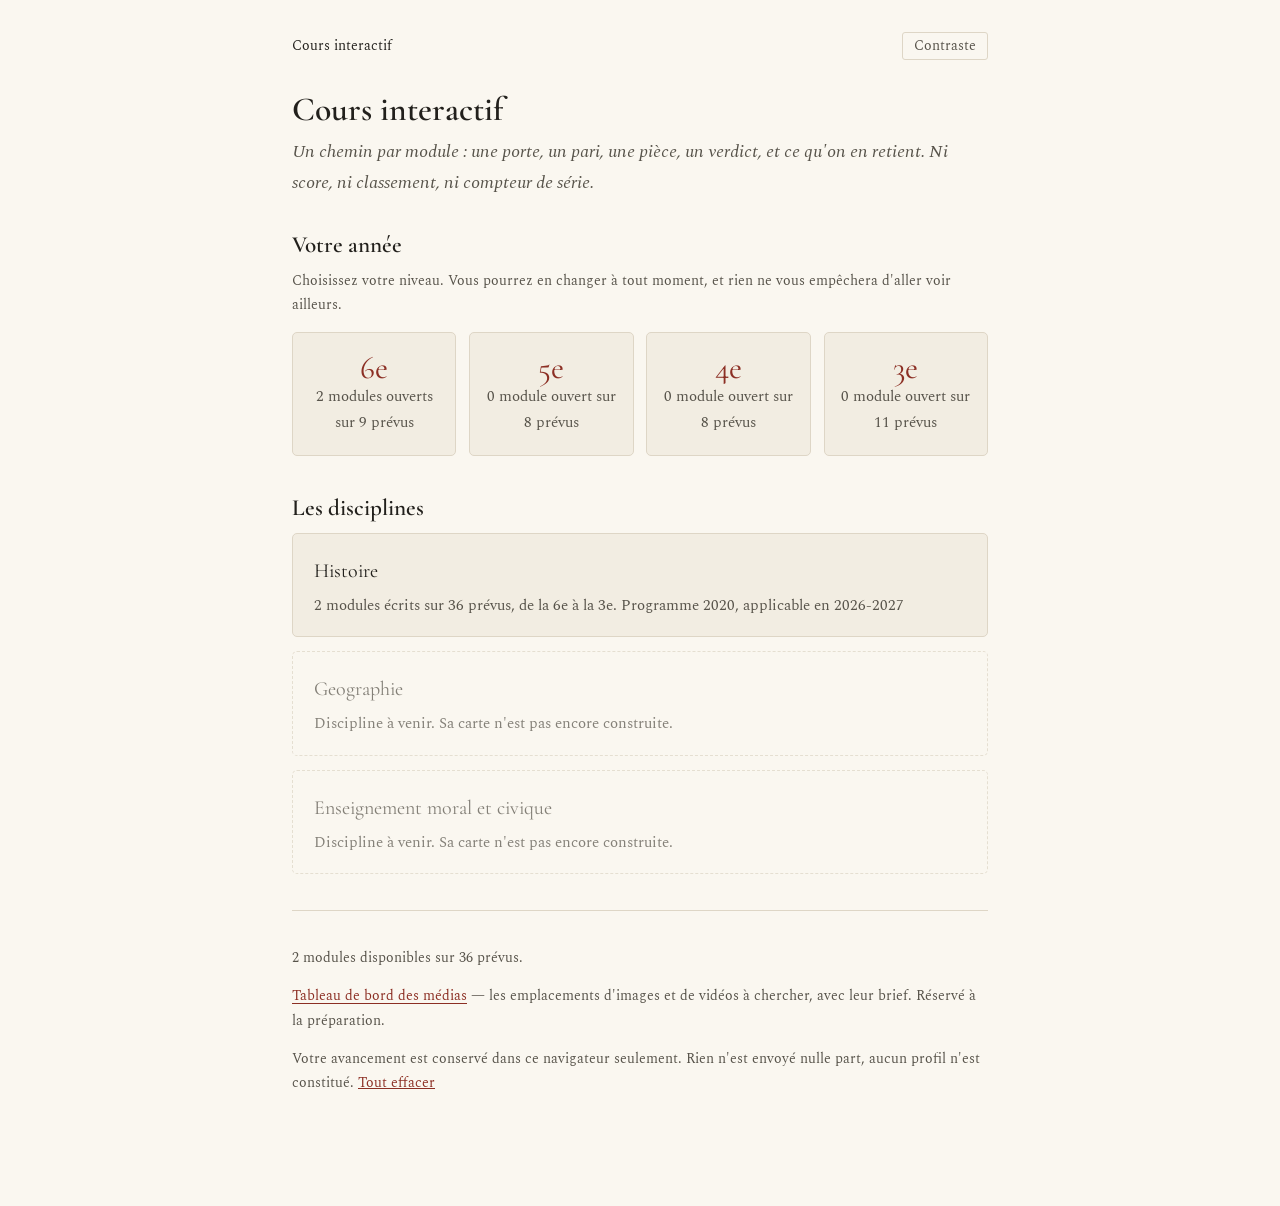
==== commit c7518c64: "Emplacements de médias, et le tableau de bord pour les remplir Chaque emplacement déclare AVANT d'ex" ====
--- a/site/index.html
+++ b/site/index.html
@@ -34,6 +34,8 @@
 
   <hr class="filet">
   <p class="fine" id="compte"></p>
+  <p class="fine"><a href="medias.html">Tableau de bord des médias</a> — les emplacements
+  d'images et de vidéos à chercher, avec leur brief. Réservé à la préparation.</p>
   <p class="fine">Votre avancement est conservé dans ce navigateur seulement. Rien n'est envoyé
   nulle part, aucun profil n'est constitué. <button type="button" id="btnOubli"
   style="font:inherit;background:none;border:0;color:var(--accent);cursor:pointer;padding:0;text-decoration:underline">Tout effacer</button></p>
--- a/site/style.css
+++ b/site/style.css
@@ -321,3 +321,20 @@
 }
 .choix-etayage button:focus-visible { outline: 3px solid var(--appui); outline-offset: 2px; }
 .texte-entree { font-size: .95rem; margin: 0; color: var(--encre-2); }
+
+/* --- Médias --------------------------------------------------------------- */
+.media { margin: 1.3rem 0; }
+.media img { width: 100%; height: auto; border: 1px solid var(--filet); border-radius: 4px; display: block; }
+.media figcaption { font-size: .88rem; color: var(--encre-2); margin-top: .5rem; }
+.media .credit { font-family: var(--mono); font-size: .68rem; letter-spacing: .04em;
+  color: var(--encre-3); margin-top: .35rem; display: flex; gap: .5rem; align-items: center; flex-wrap: wrap; }
+.media details summary { cursor: pointer; color: var(--appui); }
+.cadre-video { position: relative; padding-top: 56.25%; background: var(--papier-2);
+  border: 1px solid var(--filet); border-radius: 4px; overflow: hidden; }
+.cadre-video iframe { position: absolute; inset: 0; width: 100%; height: 100%; border: 0; }
+
+/* Emplacement vide : visible du seul auteur, jamais de l'élève. */
+.media.vide { border: 1px dashed var(--accent); border-radius: 5px;
+  padding: .9rem 1.1rem; background: var(--accent-doux); }
+.media.vide .op { font-family: var(--titre); font-size: 1.05rem; color: var(--accent); margin: .4rem 0 .3rem; }
+.media.vide .fine { margin-bottom: .3rem; }
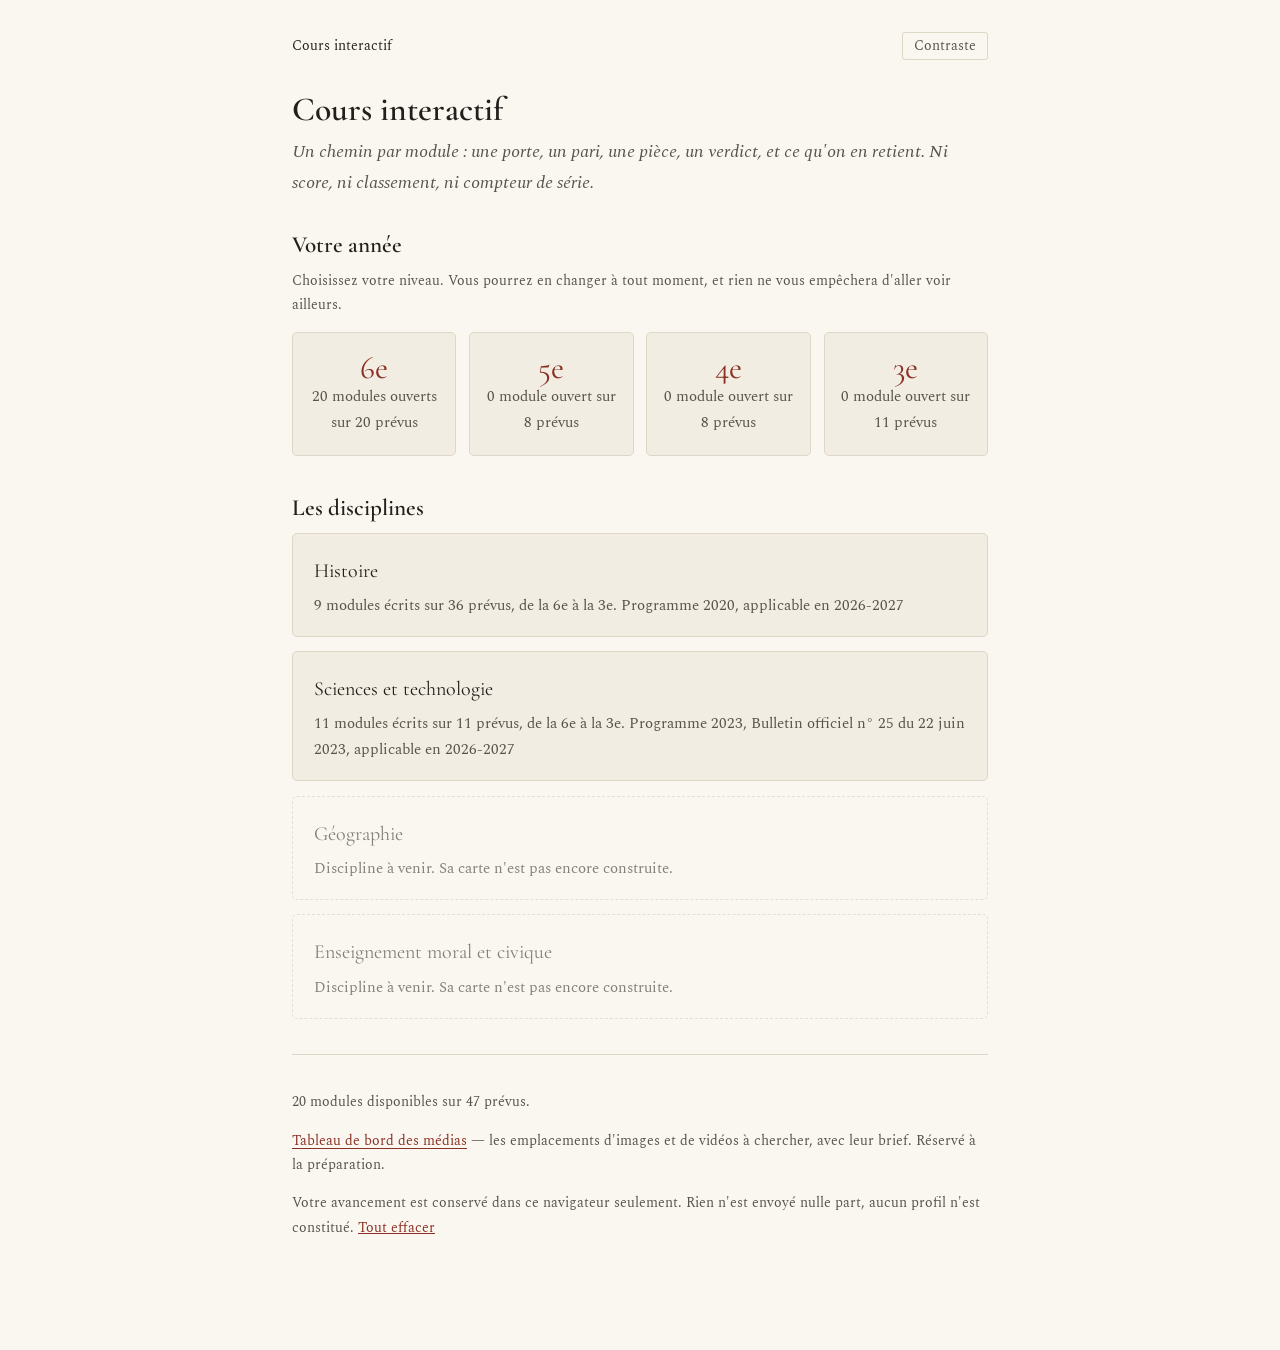
==== commit 7cecdac2: "Les hubs comptaient l'histoire pour l'année entière L'accueil et le hub de niveau appelaient avancem" ====
--- a/site/index.html
+++ b/site/index.html
@@ -44,7 +44,7 @@
 
 <script type="module">
 import { charger, progres, esc, poserRappels, niveauChoisi, choisirNiveau,
-         avancement, poserContraste } from './socle.js';
+         avancementNiveau, niveauxDeclares, poserContraste } from './socle.js';
 
 /* Le super hub. Il ne liste pas les modules : il oriente vers un niveau, et
  * ramène ce qui est dû — les rappels d'abord, la reprise ensuite. */
@@ -70,11 +70,11 @@
     </div>` : '';
 
   /* --- Les quatre niveaux ------------------------------------------------- */
-  const hist = (programme.disciplines || []).find(d => d.id === 'histoire');
   const zoneN = document.getElementById('niveaux');
   zoneN.innerHTML = '';
-  (hist ? hist.niveaux : []).forEach(n => {
-    const a = avancement(hist, n.niveau, ecrits);
+  niveauxDeclares(programme).forEach(nv => {
+    const n = { niveau: nv };
+    const a = avancementNiveau(programme, nv, ecrits);
     const lien = document.createElement('a');
     lien.className = 'carte tuile' + (choisi === n.niveau ? ' choisi' : '');
     lien.href = 'niveau.html?n=' + encodeURIComponent(n.niveau);
--- a/site/style.css
+++ b/site/style.css
@@ -331,7 +331,9 @@
 .media details summary { cursor: pointer; color: var(--appui); }
 .cadre-video { position: relative; padding-top: 56.25%; background: var(--papier-2);
   border: 1px solid var(--filet); border-radius: 4px; overflow: hidden; }
-.cadre-video iframe { position: absolute; inset: 0; width: 100%; height: 100%; border: 0; }
+.cadre-video iframe,
+.cadre-video video { position: absolute; inset: 0; width: 100%; height: 100%; border: 0; }
+.cadre-video video { background: #000; object-fit: contain; }
 
 /* Emplacement vide : visible du seul auteur, jamais de l'élève. */
 .media.vide { border: 1px dashed var(--accent); border-radius: 5px;
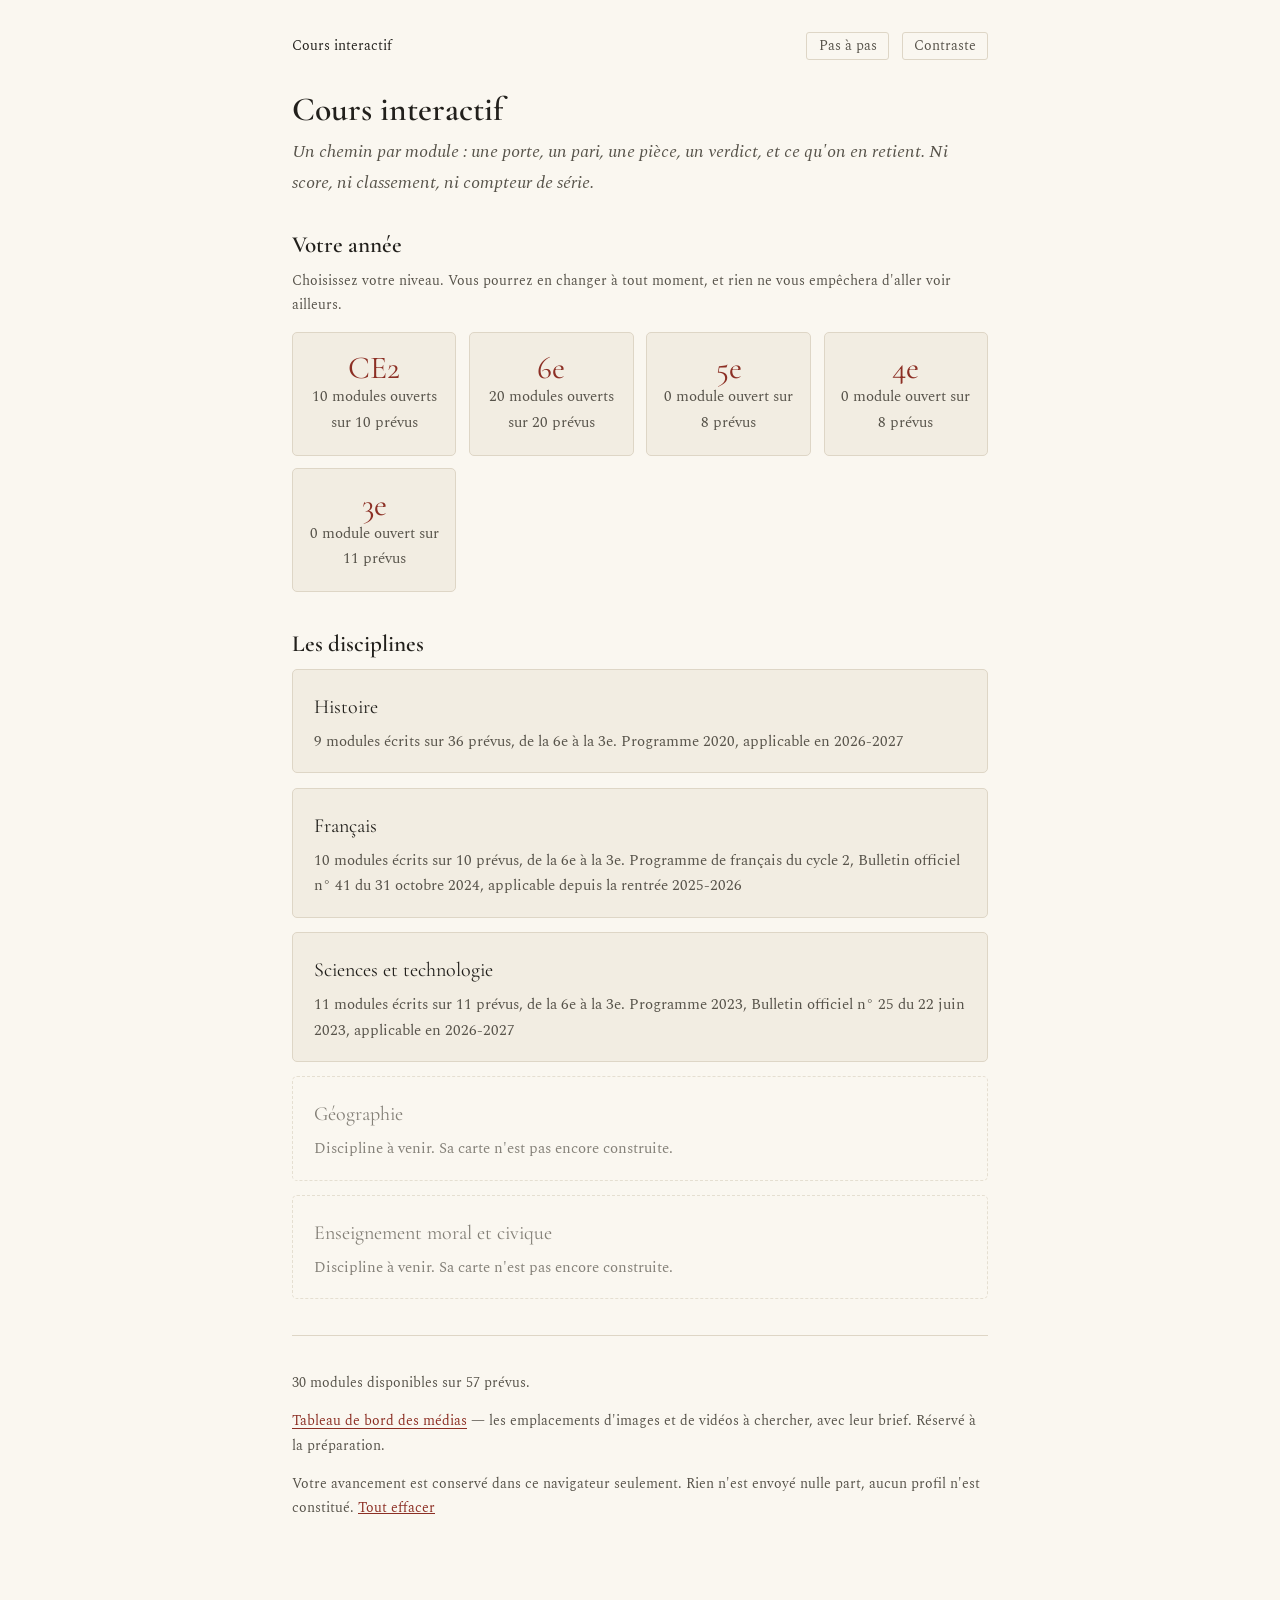
==== commit 52d64865: "Français CE2, licence CC BY-NC-SA, et la voie « Pas à pas » LICENCE. CC BY-NC-SA 4.0, texte intégral" ====
--- a/site/index.html
+++ b/site/index.html
@@ -14,6 +14,8 @@
   <nav class="service">
     <span>Cours interactif</span>
     <span class="pousse"></span>
+    <button type="button" id="btnVoie" aria-pressed="false"
+            title="Texte plus aéré, lignes plus courtes. Réversible à tout moment.">Pas à pas</button>
     <button type="button" id="btnTheme" aria-pressed="false">Contraste</button>
   </nav>
 
@@ -44,7 +46,7 @@
 
 <script type="module">
 import { charger, progres, esc, poserRappels, niveauChoisi, choisirNiveau,
-         avancementNiveau, niveauxDeclares, poserContraste } from './socle.js';
+         avancementNiveau, niveauxDeclares, poserContraste, poserVoie } from './socle.js';
 
 /* Le super hub. Il ne liste pas les modules : il oriente vers un niveau, et
  * ramène ce qui est dû — les rappels d'abord, la reprise ensuite. */
@@ -126,6 +128,7 @@
 
 dessine();
 poserContraste(document.getElementById('btnTheme'));
+poserVoie(document.getElementById('btnVoie'));
 </script>
 </body>
 </html>
--- a/site/style.css
+++ b/site/style.css
@@ -340,3 +340,111 @@
   padding: .9rem 1.1rem; background: var(--accent-doux); }
 .media.vide .op { font-family: var(--titre); font-size: 1.05rem; color: var(--accent); margin: .4rem 0 .3rem; }
 .media.vide .fine { margin-bottom: .3rem; }
+
+
+/* ═══════════════════ VOIE « PAS À PAS » ═══════════════════════════════════ *
+ *
+ * Un réglage d'affichage, ouvert à tous, réversible, gardé dans ce navigateur.
+ * Ce n'est pas un mode attribué : rien n'est déduit, rien n'est transmis,
+ * aucun nom de trouble n'apparaît — ni ici, ni dans la clef de stockage.
+ * Cahier des charges : knowledge-base/pedagogie/voie-adaptee-tdah-dyslexie.md
+ *
+ * AUCUNE POLICE SPÉCIALE. Les polices dites adaptées à la dyslexie n'améliorent
+ * ni la vitesse ni l'exactitude de lecture (CLM-BEP-003). Ce qui est rapporté
+ * comme utile est l'ESPACEMENT — c'est donc lui, et lui seul, qu'on augmente.
+ *
+ * Les valeurs ci-dessous ne sont fondées sur aucune mesure. Ce sont des choix
+ * raisonnables. Les modifier ne trahit rien.                                 */
+
+:root[data-voie="pasapas"] {
+  --pap-lettre:  .045em;   /* espacement entre lettres */
+  --pap-mot:     .18em;    /* espacement entre mots */
+  --pap-ligne:   1.9;      /* interligne */
+  --pap-largeur: 34rem;    /* longueur de ligne : lignes plus courtes */
+}
+
+/* Mécanisme 3 — le texte respire. */
+:root[data-voie="pasapas"] body {
+  letter-spacing: var(--pap-lettre);
+  word-spacing: var(--pap-mot);
+  line-height: var(--pap-ligne);
+}
+:root[data-voie="pasapas"] .page { max-width: var(--pap-largeur); }
+:root[data-voie="pasapas"] p,
+:root[data-voie="pasapas"] li,
+:root[data-voie="pasapas"] td,
+:root[data-voie="pasapas"] .scene,
+:root[data-voie="pasapas"] .cartel { text-align: left; text-wrap: pretty; }
+:root[data-voie="pasapas"] p { margin: 1.1rem 0; }
+:root[data-voie="pasapas"] .etape { margin-bottom: 3.5rem; }
+
+/* Les titres n'ont pas besoin du même traitement : ils sont courts, et trop
+ * d'espacement les casse en morceaux. */
+:root[data-voie="pasapas"] h1,
+:root[data-voie="pasapas"] h2,
+:root[data-voie="pasapas"] h3 { letter-spacing: .01em; word-spacing: normal; line-height: 1.3; }
+
+/* Cibles plus grandes : la précision du pointage n'a pas à être une épreuve. */
+:root[data-voie="pasapas"] .choix button { padding: 1.05rem 1.1rem; font-size: 1.05rem; }
+:root[data-voie="pasapas"] .bouton { padding: .85rem 1.3rem; font-size: 1rem; }
+:root[data-voie="pasapas"] .question textarea { min-height: 6rem; font-size: 1.02rem; }
+
+/* Mécanisme 4 — les mots difficiles, AVANT le texte.
+ * Seul mécanisme de la liste qui enseigne au lieu d'accommoder : c'est
+ * l'enseignement de l'identification des mots qui améliore la lecture
+ * (CLM-BEP-001). Masqué hors de la voie : il n'est pas un lexique. */
+.mots-avant { display: none; }
+:root[data-voie="pasapas"] .mots-avant {
+  display: block; border: 2px solid var(--appui); border-radius: 6px;
+  background: var(--appui-doux); padding: 1.1rem 1.2rem; margin: 1.4rem 0;
+}
+.mots-avant h3 { margin: 0 0 .2rem; font-size: 1.2rem; color: var(--appui); }
+.mots-avant > p.fine { margin: 0 0 .9rem; }
+.mots-avant ul { list-style: none; margin: 0; padding: 0;
+  display: flex; flex-direction: column; gap: .75rem; }
+.mots-avant li { background: var(--papier); border: 1px solid var(--filet);
+  border-radius: 5px; padding: .7rem .85rem; }
+.mots-avant .mot { font-size: 1.25rem; font-weight: 600; }
+.mots-avant .syl { font-family: var(--mono); font-size: 1.05rem; color: var(--appui);
+  letter-spacing: .08em; display: block; margin: .25rem 0; }
+.mots-avant .sens { font-size: .95rem; color: var(--encre-2); display: block; }
+.mots-avant button.mini { margin-top: .45rem; }
+
+/* Mécanisme 5 — le compteur que l'élève tient lui-même.
+ * Auto-observation (CLM-BEP-001, CLM-BEP-005). Ni score, ni classement, ni
+ * série : personne d'autre ne le voit, rien n'est envoyé nulle part. */
+.suivi { display: none; }
+:root[data-voie="pasapas"] .suivi {
+  display: block; border: 1px solid var(--filet); border-radius: 6px;
+  background: var(--papier-2); padding: .9rem 1.1rem; margin: 1.4rem 0 2rem;
+}
+.suivi h3 { margin: 0 0 .15rem; font-size: 1.1rem; }
+.suivi > p.fine { margin: 0 0 .7rem; }
+.suivi ol { list-style: none; margin: 0; padding: 0; }
+.suivi li { display: flex; align-items: center; gap: .7rem; padding: .4rem 0; }
+.suivi label { display: flex; align-items: center; gap: .7rem; cursor: pointer; flex: 1; }
+.suivi input[type="checkbox"] { width: 1.5rem; height: 1.5rem; accent-color: var(--ok); flex: none; }
+.suivi li.faite label { color: var(--encre-3); text-decoration: line-through; }
+.suivi li[hidden] { display: none; }
+.suivi .compte { font-family: var(--mono); font-size: .78rem; color: var(--encre-2);
+  letter-spacing: .04em; margin-top: .6rem; display: block; }
+
+/* Mécanisme 6 — la consigne ne disparaît pas pendant qu'on y répond.
+ * Rien à retenir de tête (SRC-PED-007). */
+.rappel-consigne { display: none; }
+:root[data-voie="pasapas"] .rappel-consigne {
+  display: block; position: sticky; bottom: 0; z-index: 5;
+  background: var(--papier); border-top: 2px solid var(--appui);
+  padding: .7rem 1rem; margin: 0 -1.25rem; font-size: .95rem;
+  box-shadow: 0 -6px 14px -12px rgba(0,0,0,.5);
+}
+.rappel-consigne .quoi { font-family: var(--mono); font-size: .7rem; letter-spacing: .06em;
+  color: var(--appui); display: block; margin-bottom: .15rem; }
+
+/* Le bouton de bascule, dans la barre de service. */
+.service button[aria-pressed="true"] { border-color: var(--appui); background: var(--appui-doux); }
+
+/* Rien de tout cela n'a de sens à l'impression. */
+@media print {
+  .mots-avant, .suivi, .rappel-consigne { display: none !important; }
+}
